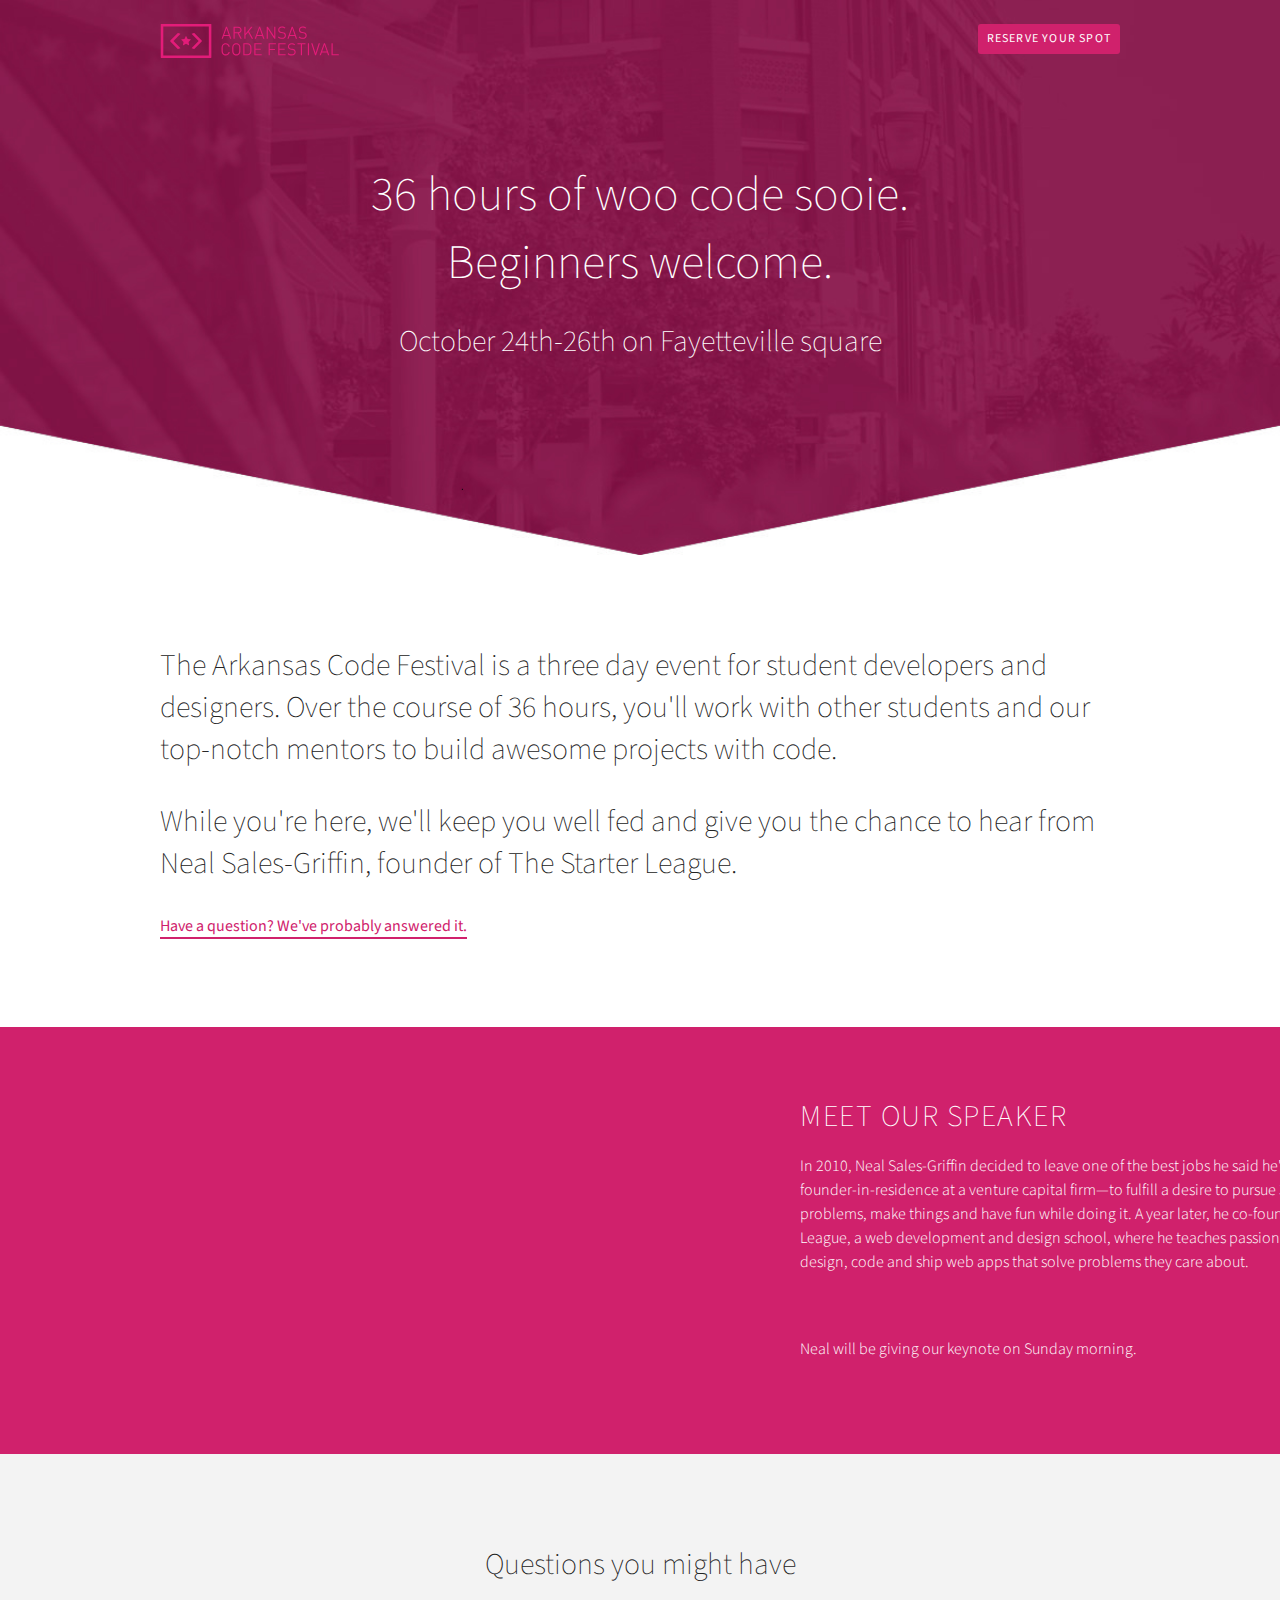
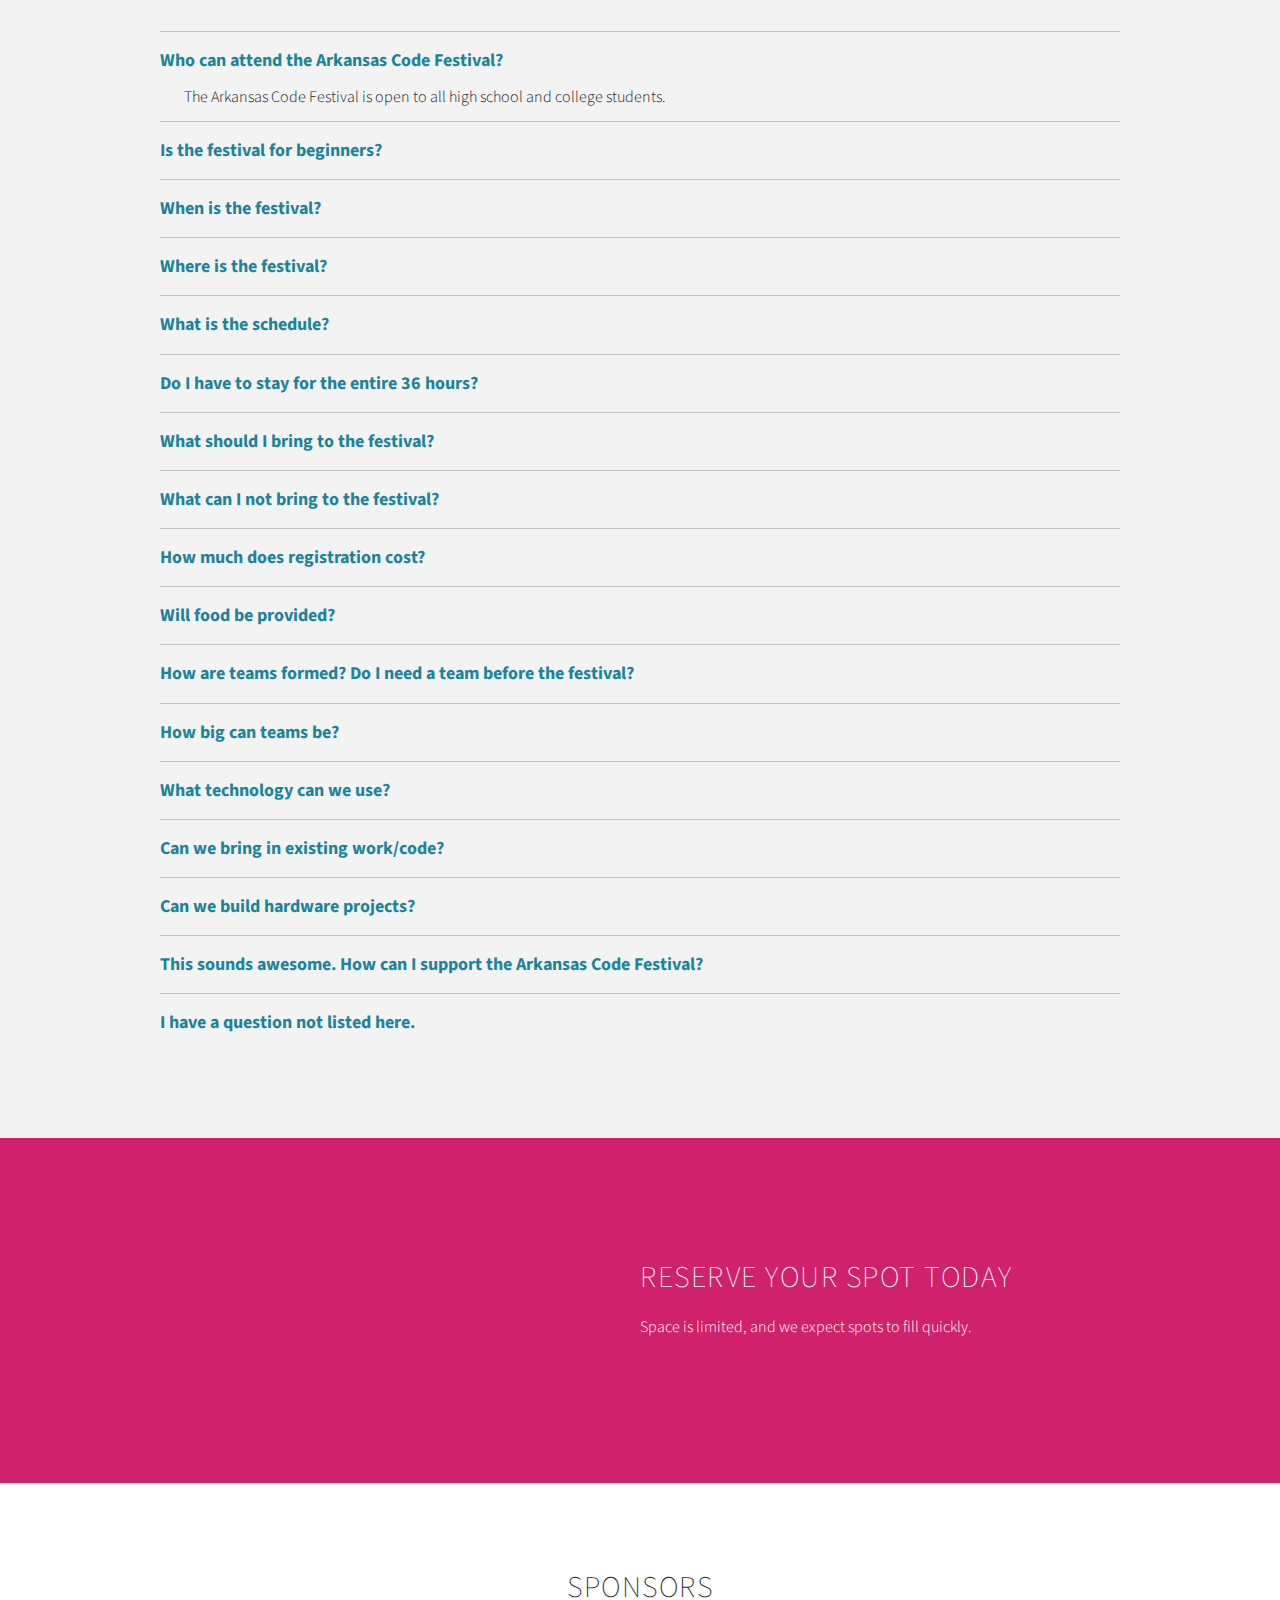
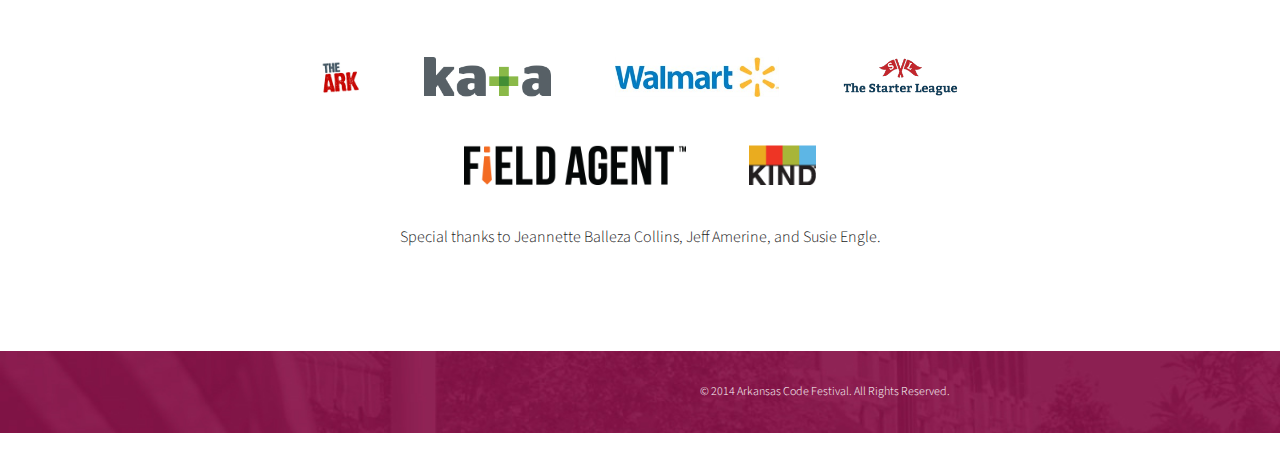
==== index.html @ dfd51142 "kind logo" ====
<!DOCTYPE html>
<!--[if IE 8]>         <html class="no-js lt-ie9"> <![endif]-->
<!--[if gt IE 8]><!--> <html class="no-js"> <!--<![endif]-->

    <head>

		<meta charset="utf-8">
		<meta name="description" content="Arkansas Code Festival is a new conference in Fayetteville, Arkansas where you'll work with other students to build awesome projects with code.">
		<meta name="viewport" content="width=device-width, initial-scale=1, minimum-scale=1, maximum-scale=1" />
      
		<!--[if lte IE 8]>
		    <script src="http://cdnjs.cloudflare.com/ajax/libs/html5shiv/3.7.2/html5shiv.min.js"></script>
        <![endif]-->
  
		<link href="assets/images/apple-touch-icon-precomposed.png" rel="apple-touch-icon">
		<link href="assets/images/favicon.png" rel="shortcut icon">
		<!--[if IE]><link href="assets/images/favicon.ico" rel="shortcut icon"><![endif]-->
		
		<link rel="stylesheet" href="assets/stylesheets/style.css">    	
		<link rel="stylesheet" href="assets/fonts/ss-social-regular.css">    	
        <link href='http://fonts.googleapis.com/css?family=Source+Sans+Pro:200,300,400' rel='stylesheet' type='text/css'>
        
		<!--[if lte IE 8]>
			<script src="http://ajax.googleapis.com/ajax/libs/jquery/1.4.4/jquery.min.js"></script>
			<script src="assets/js/vendor/selectivizr.js"></script>
			<script src="assets/js/vendor/respond.js"></script>
        <![endif]-->
		
		<title>Arkansas Code Festival</title>
  
    </head>

	<body>

        <header role="banner" data-0="background-color:rgba(255,255,255,0); border-bottom: none;" data-240="background-color:rgba(255,255,255,1);">

            <div class="container">

                <!--[if gte IE 9]><!-->
                <svg class="logo" xmlns="http://www.w3.org/2000/svg" xmlns:xlink="http://www.w3.org/1999/xlink" xmlns:sketch="http://www.bohemiancoding.com/sketch/ns" width="231px" height="44px" viewBox="0 0 231 44" version="1.1"><style>.style0{fill:	none;fill-rule:	evenodd;}.style1{fill:	#E31C79;}.style2{fill:	#FFFFFF;}</style><title>Arkansas Code Festival</title><defs/><g sketch:type="MSPage" class="style0"><g sketch:type="MSArtboardGroup" transform="translate(-45.000000, -35.000000)"><g sketch:type="MSLayerGroup"><path d="M70.3 47.5 L67.6 46.6 C67.4 46.5 67.2 46.6 67.1 46.7 L57.4 56.5 C57.2 56.8 57.2 57.2 57.4 57.5 L67 67.3 C67.2 67.4 67.4 67.4 67.5 67.4 L70.3 66.5 C70.5 66.4 70.6 66.1 70.4 65.9 L61.5 57 L70.4 48.1 C70.6 47.9 70.5 47.6 70.3 47.5 " sketch:type="MSShapeGroup" class="style1"/><path d="M85.1 48.1 L94 57 L85.1 65.9 C84.9 66.1 85 66.4 85.2 66.5 L87.9 67.4 C88.1 67.5 88.3 67.4 88.4 67.3 L98 57.5 C98.3 57.2 98.3 56.8 98 56.5 L88.4 46.7 C88.3 46.6 88.1 46.6 87.9 46.6 L85.2 47.5 C85 47.6 84.9 47.9 85.1 48.1 " sketch:type="MSShapeGroup" class="style1"/><path d="M83.6 54.8 L79.8 54.3 L78 50.7 C77.9 50.5 77.6 50.5 77.4 50.7 L75.7 54.3 L71.9 54.8 C71.6 54.9 71.5 55.2 71.7 55.4 L74.5 58.2 L73.8 62.1 C73.8 62.4 74.1 62.6 74.3 62.4 L77.7 60.6 L81.2 62.4 C81.4 62.6 81.7 62.4 81.7 62.1 L81 58.2 L83.8 55.4 C84 55.2 83.9 54.9 83.6 54.8 " sketch:type="MSShapeGroup" class="style1"/><path d="M45.5 79 L110 79 C110.3 79 110.5 78.8 110.5 78.5 L110.5 35.5 C110.5 35.2 110.3 35 110 35 L45.5 35 C45.2 35 45 35.2 45 35.5 L45 78.5 C45 78.8 45.2 79 45.5 79 L45.5 79 ZM48.3 38.3 L107.2 38.3 L107.2 75.7 L48.3 75.7 L48.3 38.3 Z" sketch:type="MSShapeGroup" class="style1"/><path d="M129.4 38.5 L123.8 54.1 L125.3 54.1 L126.6 50.5 L133.5 50.5 L133.5 50.6 L134.7 54.1 L136.3 54.1 L130.7 38.5 L129.4 38.5 L129.4 38.5 ZM127 49.2 L130.1 40.5 L133 49.2 L127 49.2 L127 49.2 Z" sketch:type="MSShapeGroup" class="style1"/><path d="M146.3 46.9 C148.3 46.5 149.6 44.9 149.6 42.8 C149.6 40.1 147.8 38.5 145.1 38.5 L139.2 38.5 L139.2 54.1 L140.7 54.1 L140.7 47.1 L144.5 47.1 L148.1 54.1 L149.8 54.1 L146.2 46.9 L146.3 46.9 L146.3 46.9 ZM140.7 45.7 L140.7 39.8 L144.9 39.8 C146.9 39.8 148.1 40.9 148.1 42.8 C148.1 44.6 146.9 45.7 144.9 45.7 L140.7 45.7 L140.7 45.7 Z" sketch:type="MSShapeGroup" class="style1"/><path d="M159.1 44.4 L163.8 38.5 L162 38.5 L154.7 47.7 L154.7 38.5 L153.2 38.5 L153.2 54.1 L154.7 54.1 L154.7 49.7 L158.1 45.6 L162.8 54.1 L164.6 54.1 L159.1 44.5 L159.1 44.4 " sketch:type="MSShapeGroup" class="style1"/><path d="M172.3 38.5 L166.6 54.1 L168.2 54.1 L169.4 50.5 L176.3 50.5 L176.3 50.6 L177.6 54.1 L179.2 54.1 L173.5 38.5 L172.3 38.5 L172.3 38.5 ZM169.9 49.2 L172.9 40.5 L175.9 49.2 L169.9 49.2 L169.9 49.2 Z" sketch:type="MSShapeGroup" class="style1"/><path d="M193.3 54.1 L193.3 38.5 L191.9 38.5 L191.9 51.3 L191.7 51 L183.5 38.5 L182.1 38.5 L182.1 54.1 L183.6 54.1 L183.6 41.2 L183.7 41.5 L191.9 54.1 L193.3 54.1 " sketch:type="MSShapeGroup" class="style1"/><path d="M205.8 46.7 C205.1 46.2 204.4 45.9 203 45.7 L201.3 45.4 C200.4 45.2 199.6 44.9 199.1 44.5 C198.7 44.1 198.4 43.5 198.4 42.6 C198.4 40.8 199.7 39.6 201.8 39.6 C203.3 39.6 204.3 40 205.4 40.9 L206.3 40 C205 38.8 203.7 38.3 201.8 38.3 C198.9 38.3 197 40 197 42.7 C197 43.9 197.3 44.9 198.1 45.6 C198.8 46.2 199.7 46.6 200.9 46.8 L202.7 47 C203.8 47.2 204.2 47.3 204.8 47.8 C205.3 48.3 205.5 49 205.5 49.8 C205.5 51.7 204.2 52.9 201.8 52.9 C200 52.9 198.8 52.4 197.6 51.2 L196.6 52.2 C198 53.6 199.5 54.2 201.8 54.2 C205 54.2 207 52.5 207 49.8 C207 48.5 206.6 47.5 205.8 46.7 " sketch:type="MSShapeGroup" class="style1"/><path d="M214.5 38.5 L208.9 54.1 L210.5 54.1 L211.7 50.5 L218.6 50.5 L218.6 50.6 L219.8 54.1 L221.4 54.1 L215.8 38.5 L214.5 38.5 L214.5 38.5 ZM212.2 49.2 L215.2 40.5 L218.2 49.2 L212.2 49.2 L212.2 49.2 Z" sketch:type="MSShapeGroup" class="style1"/><path d="M232.6 46.7 C231.9 46.2 231.2 45.9 229.8 45.7 L228.1 45.4 C227.3 45.2 226.5 44.9 226 44.5 C225.5 44.1 225.3 43.5 225.3 42.6 C225.3 40.8 226.6 39.6 228.6 39.6 C230.1 39.6 231.2 40 232.2 40.9 L233.2 40 C231.9 38.8 230.6 38.3 228.7 38.3 C225.7 38.3 223.8 40 223.8 42.7 C223.8 43.9 224.2 44.9 225 45.6 C225.6 46.2 226.6 46.6 227.8 46.8 L229.6 47 C230.7 47.2 231.1 47.3 231.6 47.8 C232.1 48.3 232.4 49 232.4 49.8 C232.4 51.7 231 52.9 228.7 52.9 C226.9 52.9 225.7 52.4 224.4 51.2 L223.4 52.2 C224.9 53.6 226.4 54.2 228.6 54.2 C231.8 54.2 233.9 52.5 233.9 49.8 C233.9 48.5 233.5 47.5 232.6 46.7 " sketch:type="MSShapeGroup" class="style1"/><path d="M132.8 64.3 L134.3 64.3 C133.8 61.5 131.8 59.8 129.1 59.8 C127.6 59.8 126.2 60.4 125.2 61.4 C123.7 62.9 123.7 64.4 123.7 67.7 C123.7 71.1 123.7 72.6 125.2 74.1 C126.2 75.1 127.6 75.7 129.1 75.7 C131.8 75.7 133.8 73.9 134.3 71.1 L132.8 71.1 C132.4 73.1 130.9 74.3 129.1 74.3 C128 74.3 127 73.9 126.3 73.2 C125.3 72.1 125.2 71 125.2 67.7 C125.2 64.5 125.3 63.3 126.3 62.3 C127 61.6 128 61.1 129.1 61.1 C130.9 61.1 132.3 62.3 132.8 64.3 " sketch:type="MSShapeGroup" class="style1"/><path d="M142.8 59.8 C141.3 59.8 139.9 60.4 138.9 61.4 C137.5 62.9 137.5 64.4 137.5 67.7 C137.5 71.1 137.5 72.6 138.9 74.1 C139.9 75.1 141.3 75.7 142.8 75.7 C144.3 75.7 145.7 75.1 146.7 74.1 C148.1 72.6 148.1 71.1 148.1 67.7 C148.1 64.4 148.1 62.9 146.7 61.4 C145.7 60.4 144.3 59.8 142.8 59.8 L142.8 59.8 ZM145.5 73.2 C144.8 73.9 143.8 74.3 142.8 74.3 C141.8 74.3 140.8 73.9 140.1 73.2 C139 72.1 139 71 139 67.7 C139 64.5 139 63.4 140.1 62.3 C140.8 61.6 141.8 61.1 142.8 61.1 C143.8 61.1 144.8 61.6 145.5 62.3 C146.6 63.4 146.6 64.5 146.6 67.7 C146.6 71 146.6 72.1 145.5 73.2 L145.5 73.2 Z" sketch:type="MSShapeGroup" class="style1"/><path d="M160.9 61.4 C160 60.4 158.7 59.9 157.1 59.9 L151.9 59.9 L151.9 75.5 L157.1 75.5 C158.7 75.5 160 75 160.9 74.1 C162.4 72.6 162.4 70 162.4 67.9 L162.4 67.6 L162.4 67.2 C162.4 65.1 162.4 62.9 160.9 61.4 L160.9 61.4 ZM160.9 67.8 C160.9 69.7 160.9 71.9 159.9 73 C159.1 73.8 158.1 74.2 156.8 74.2 L153.3 74.2 L153.3 61.3 L156.8 61.3 C158.1 61.3 159.1 61.7 159.9 62.5 C160.9 63.6 160.9 65.5 160.9 67.3 L160.9 67.8 L160.9 67.8 Z" sketch:type="MSShapeGroup" class="style1"/><path d="M167.6 68.3 L174.4 68.3 L174.4 67 L167.6 67 L167.6 61.3 L175.6 61.3 L175.6 59.9 L166.1 59.9 L166.1 75.5 L175.6 75.5 L175.6 74.2 L167.6 74.2 L167.6 68.3 " sketch:type="MSShapeGroup" class="style1"/><path d="M192.8 67.2 L186.1 67.2 L186.1 61.3 L194 61.3 L194 59.9 L184.6 59.9 L184.6 75.5 L186.1 75.5 L186.1 68.6 L192.8 68.6 L192.8 67.2 " sketch:type="MSShapeGroup" data-100="@class: style1;" class="style1"/><path d="M198.6 68.3 L205.4 68.3 L205.4 67 L198.6 67 L198.6 61.3 L206.6 61.3 L206.6 59.9 L197.1 59.9 L197.1 75.5 L206.6 75.5 L206.6 74.2 L198.6 74.2 L198.6 68.3 " sketch:type="MSShapeGroup" class="style1"/><path d="M218.4 68.2 C217.7 67.6 217 67.3 215.6 67.1 L213.9 66.9 C213 66.7 212.2 66.4 211.8 66 C211.3 65.6 211 64.9 211 64.1 C211 62.3 212.3 61.1 214.4 61.1 C215.9 61.1 217 61.5 218 62.4 L218.9 61.5 C217.6 60.3 216.4 59.8 214.4 59.8 C211.5 59.8 209.6 61.5 209.6 64.2 C209.6 65.4 209.9 66.4 210.7 67.1 C211.4 67.6 212.3 68 213.5 68.2 L215.3 68.5 C216.4 68.7 216.9 68.8 217.4 69.3 C217.9 69.7 218.2 70.4 218.2 71.3 C218.2 73.2 216.8 74.3 214.4 74.3 C212.6 74.3 211.4 73.9 210.2 72.6 L209.2 73.7 C210.6 75.1 212.1 75.7 214.4 75.7 C217.6 75.7 219.6 73.9 219.6 71.3 C219.6 70 219.2 68.9 218.4 68.2 " sketch:type="MSShapeGroup" class="style1"/><path d="M226.3 75.5 L227.8 75.5 L227.8 61.3 L232.3 61.3 L232.3 59.9 L221.9 59.9 L221.9 61.3 L226.3 61.3 L226.3 75.5 " sketch:type="MSShapeGroup" class="style1"/><path d="M235.4 59.9 L236.9 59.9 L236.9 75.5 L235.4 75.5 L235.4 59.9 Z" sketch:type="MSShapeGroup" class="style1"/><path d="M241.3 59.9 L239.7 59.9 L244.7 75.5 L246 75.5 L251 59.9 L249.4 59.9 L245.4 72.9 L241.3 59.9 " sketch:type="MSShapeGroup" class="style1"/><path d="M256.2 59.9 L250.6 75.5 L252.2 75.5 L253.4 72 L260.3 72 L260.3 72 L261.5 75.5 L263.1 75.5 L257.5 59.9 L256.2 59.9 L256.2 59.9 ZM253.8 70.7 L256.9 62 L259.9 70.7 L253.8 70.7 L253.8 70.7 Z" sketch:type="MSShapeGroup" class="style1"/><path d="M267.5 59.9 L266 59.9 L266 75.5 L275.4 75.5 L275.4 74.2 L267.5 74.2 L267.5 59.9 " sketch:type="MSShapeGroup" class="style1"/></g></g></g></svg>
                <!--<![endif]-->

                <!--[if lte IE 8]>
                <img class="logo" src="assets/images/acf-logo.png" alt="Arkansas Code Festival">
                <![endif]-->            

                <a href="#register" class="btn btn-primary">Reserve your spot</a>
                
                <ul class="social-links" style="display: none;">
                    <li>
                        <a href="#"><i class="ss-facebook"></i></a>
                    </li>
                    <li>
                        <a href="#"><i class="ss-twitter"></i></a>
                    </li>
                </ul>

            </div>
            
        </header>                

        <div id="skrollr-body">

            <section class="hero">

                <img src="assets/images/hero-bg-pink.jpg" alt="">

                <div class="container">

                    <h1>36 hours of woo code sooie. Beginners welcome.</h1>
                    <h2>October 24th-26th on Fayetteville square</h2>

                </div>

            </section>

            <section class="about">

                <div class="container">
                    <h2>The Arkansas Code Festival is a three day event for student developers and designers. Over the course of 36 hours, you'll work with other students and our top-notch mentors to build awesome projects with code.</h2>

                    <h2>While you're here, we'll keep you well fed and give you the chance to hear from Neal Sales-Griffin, founder of The Starter League.</h2>

                    <ul class="question-call-outs">
                      <li><a href="#learnmore">Have a question? We've probably answered it.</a></li>
                    </ul>
                </div>

            </section>

            <section class="speakers split-section">

                <div class="container">

                    <div class="speakers-intro half">
                        <h2>Meet our speaker</h2>
                        <p>In 2010, Neal Sales-Griffin decided to leave one of the best jobs he said he's ever had—a founder-in-residence at a venture capital firm—to fulfill a desire to pursue 3 things: solve problems, make things and have fun while doing it. A year later, he co-founded The Starter League, a web development and design school, where he teaches passionate people how to design, code and ship web apps that solve problems they care about. </p><br>
                        <p>Neal will be giving our keynote on Sunday morning.</p>
                    </div>

                    <div class="speaker speaker-one quarter">
                        <a class="speaker-photo" href="#">
                            <img src="assets/images/neal.jpg" alt="Neal Sales-Griffin">
                        </a>
                    </div>


                </div>

            </section>

            <section class="faq" id="learnmore">

                <div class="container">
                    
                    <h2>Questions you might have</h2>

                    <div class="panel-group" id="accordion">

                      <div class="panel panel-default">
                        <div class="panel-heading">
                          <h4 class="panel-title">
                            <a data-toggle="collapse" data-parent="#accordion" href="#collapseOne">
                              Who can attend the Arkansas Code Festival?
                            </a>
                          </h4>
                        </div>
                        <div id="collapseOne" class="panel-collapse collapse in">
                          <div class="panel-body">
                            <p>
                              The Arkansas Code Festival is open to all high school and college students.
                            </p>
                          </div>
                        </div>
                      </div>

                      <div class="panel panel-default">
                        <div class="panel-heading">
                          <h4 class="panel-title">
                            <a data-toggle="collapse" data-parent="#accordion" href="#collapseTwo">
                              Is the festival for beginners?
                            </a>
                          </h4>
                        </div>
                        <div id="collapseTwo" class="panel-collapse collapse">
                          <div class="panel-body">
                            <p>
                              Yes! The festival is for programmers and designers of all skill level. In fact, beginners can bring a lot of value to the way teams think about things. You should have a basic foundation in code or design, but you don’t need to be a pro.
                            </p>
                          </div>
                        </div>
                      </div>

                      <div class="panel panel-default">
                        <div class="panel-heading">
                          <h4 class="panel-title">
                            <a data-toggle="collapse" data-parent="#accordion" href="#collapseThree">
                              When is the festival?
                            </a>
                          </h4>
                        </div>
                        <div id="collapseThree" class="panel-collapse collapse">
                          <div class="panel-body">
                            <p>
                              Check-in begins at pm on Friday, October 24th, and our closing ceremony will end at noon on Sunday the 26th.
                            </p>
                          </div>
                        </div>
                      </div>

                      <div class="panel panel-default">
                        <div class="panel-heading">
                          <h4 class="panel-title">
                            <a data-toggle="collapse" data-parent="#accordion" href="#collapseFour">
                              Where is the festival?
                            </a>
                          </h4>
                        </div>
                        <div id="collapseFour" class="panel-collapse collapse">
                          <div class="panel-body">
                            <p>
                              We have an awesome space on the square in Fayetteville. You can find us at:
                            </p>
                            <p>
                              1 E Center St.<br>
                              Fayetteville, AR 72701<br>
                            </p>
                          </div>
                        </div>
                      </div>

                      <div class="panel panel-default">
                        <div class="panel-heading">
                          <h4 class="panel-title">
                            <a data-toggle="collapse" data-parent="#accordion" href="#collapseSched">
                              What is the schedule?
                            </a>
                          </h4>
                        </div>
                        <div id="collapseSched" class="panel-collapse collapse">
                          <div class="panel-body schedule">
                            
                            <h3>Friday, October 24th</h3>
                            <table>
                              <tr>
                                <td>4pm-5pm</td>
                                <td>Check in (late check in is available)</td>
                              </tr>
                              <tr>
                                <td>5pm</td>
                                <td>Dinner</td>
                              </tr>
                              <tr>
                                  <td>6pm</td>
                                  <td>Opening ceremony</td>
                              </tr>
                              <tr>
                                  <td>7pm</td>
                                  <td>Form teams and begin working on your project idea. Mentors will be available to help!</td>
                              </tr>
                            </table>

                            <h3>Saturday, October 25th</h3>
                            <table>
                              <tr>
                                <td>8am</td>
                                <td>Breakfast</td>
                              </tr>
                              <tr>
                                <td></td>
                                <td>Continue working on your project. Mentors will be available to help!</td>
                              </tr>
                              <tr>
                                  <td>noon</td>
                                  <td>Lunch</td>
                              </tr>
                              <tr>
                                <td></td>
                                <td>Continue working on your project. Mentors will be available to help!</td>
                              </tr>
                              <tr>
                                  <td>5pm</td>
                                  <td>Dinner</td>
                              </tr>
                              <tr>
                                <td></td>
                                <td>Continue working on your project. Mentors will be available to help!</td>
                              </tr>
                            </table>

                            <h3>Sunday, October 26th</h3>
                            <table>
                              <tr>
                                <td>8am</td>
                                <td>Breakfast. Stop working on your project.</td>
                              </tr>
                              <tr>
                                <td>9:30am</td>
                                <td>Exhibition. Show off your project and see what others have made!</td>
                              </tr>
                              <tr>
                                  <td>10:30am</td>
                                  <td>Closing ceremony with Neal Sales-Griffin</td>
                              </tr>
                            </table>
                          </div>
                        </div>
                      </div>

                      <div class="panel panel-default">
                        <div class="panel-heading">
                          <h4 class="panel-title">
                            <a data-toggle="collapse" data-parent="#accordion" href="#collapseFive">
                              Do I have to stay for the entire 36 hours?
                            </a>
                          </h4>
                        </div>
                        <div id="collapseFive" class="panel-collapse collapse">
                          <div class="panel-body">
                            <p>
                              We encourage teams to stay for the entire 36 hours, but we realize that this may not be feasible. As long as you keep your wristband fastened, you will be able to leave and return to the venue at a later time.
                            </p>
                          </div>
                        </div>
                      </div>

                      <div class="panel panel-default">
                        <div class="panel-heading">
                          <h4 class="panel-title">
                            <a data-toggle="collapse" data-parent="#accordion" href="#collapseSix">
                              What should I bring to the festival?
                            </a>
                          </h4>
                        </div>
                        <div id="collapseSix" class="panel-collapse collapse">
                          <div class="panel-body">
                            <p>
                              If you are a college participant, bring your student ID. If you are 18 or younger, bring another form of photo ID and a signed copy of our parental consent form. Bring your laptop, and any devices/hardware you might want to use in a project. We also suggest bringing basic toiletries and a sleeping bag.
                            </p>
                          </div>
                        </div>
                      </div>

                      <div class="panel panel-default">
                        <div class="panel-heading">
                          <h4 class="panel-title">
                            <a data-toggle="collapse" data-parent="#accordion" href="#collapseSeven">
                              What can I not bring to the festival?
                            </a>
                          </h4>
                        </div>
                        <div id="collapseSeven" class="panel-collapse collapse">
                          <div class="panel-body">
                            <p>
                              Firearms, knives, alcohol, illegal substances, and drug paraphernalia are not allowed in ACF venues.
                            </p>
                          </div>
                        </div>
                      </div>

                      <div class="panel panel-default">
                        <div class="panel-heading">
                          <h4 class="panel-title">
                            <a data-toggle="collapse" data-parent="#accordion" href="#collapseEight">
                              How much does registration cost?
                            </a>
                          </h4>
                        </div>
                        <div id="collapseEight" class="panel-collapse collapse">
                          <div class="panel-body">
                            <p>
                              Festival registration is free for high school and college students.
                            </p>
                            <p style="display: none;">
                              If you are not a student, but want a chance to hear from some amazing speakers, attend exclusive meet-and-greet events, and gain access to our exhibition on Sunday afternoon, check out our Patron pass.
                            </p>
                          </div>
                        </div>
                      </div>

                      <div class="panel panel-default">
                        <div class="panel-heading">
                          <h4 class="panel-title">
                            <a data-toggle="collapse" data-parent="#accordion" href="#collapseNine">
                              Will food be provided?
                            </a>
                          </h4>
                        </div>
                        <div id="collapseNine" class="panel-collapse collapse">
                          <div class="panel-body">
                            <p>
                              Oh, yes. There will be food.
                            </p>
                            <p>
                              Your registration includes all meals from dinner on Friday night to breakfast on Sunday morning. There will also be a ton of awesome snacks, coffee, and energy drinks to help keep you fueled.
                            </p>
                          </div>
                        </div>
                      </div>

                      <div class="panel panel-default">
                        <div class="panel-heading">
                          <h4 class="panel-title">
                            <a data-toggle="collapse" data-parent="#accordion" href="#collapseTen">
                              How are teams formed? Do I need a team before the festival?
                            </a>
                          </h4>
                        </div>
                        <div id="collapseTen" class="panel-collapse collapse">
                          <div class="panel-body">
                            <p>
                              You can form a team before the festival if you’d like, but we will also provide time to meet other participants and form teams after check-in. If you have trouble, a concierge can help match you up with a good team.
                            </p>
                          </div>
                        </div>
                      </div>

                      <div class="panel panel-default">
                        <div class="panel-heading">
                          <h4 class="panel-title">
                            <a data-toggle="collapse" data-parent="#accordion" href="#collapseEleven">
                              How big can teams be?
                            </a>
                          </h4>
                        </div>
                        <div id="collapseEleven" class="panel-collapse collapse">
                          <div class="panel-body">
                            <p>
                              There’s no strict limit on team size, but teams of 3-4 seem to work pretty well.
                            </p>
                          </div>
                        </div>
                      </div>

                      <div class="panel panel-default">
                        <div class="panel-heading">
                          <h4 class="panel-title">
                            <a data-toggle="collapse" data-parent="#accordion" href="#collapseTwelve">
                              What technology can we use?
                            </a>
                          </h4>
                        </div>
                        <div id="collapseTwelve" class="panel-collapse collapse">
                          <div class="panel-body">
                            <p>
                              Use any language, framework, or platform that you see fit. Feel free to bring any hardware you'd like to use.
                            </p>
                          </div>
                        </div>
                      </div>

                      <div class="panel panel-default">
                        <div class="panel-heading">
                          <h4 class="panel-title">
                            <a data-toggle="collapse" data-parent="#accordion" href="#collapseThirteen">
                              Can we bring in existing work/code?
                            </a>
                          </h4>
                        </div>
                        <div id="collapseThirteen" class="panel-collapse collapse">
                          <div class="panel-body">
                            <p>
                              We’d prefer that you not. The festival is not judged, and there are no prizes, so we aren’t actually going to enforce this. The purpose of the event, however, is to learn and stretch yourself creatively. Bringing in old code may inhibit your ability to fully experience the festival.
                            </p>
                          </div>
                        </div>
                      </div>

                      <div class="panel panel-default">
                        <div class="panel-heading">
                          <h4 class="panel-title">
                            <a data-toggle="collapse" data-parent="#accordion" href="#collapseFourteen">
                              Can we build hardware projects?
                            </a>
                          </h4>
                        </div>
                        <div id="collapseFourteen" class="panel-collapse collapse">
                          <div class="panel-body">
                            <p>
                              Absolutely. Feel free to bring any hardware you'd like to use.
                            </p>
                          </div>
                        </div>
                      </div>

                      <div class="panel panel-default">
                        <div class="panel-heading">
                          <h4 class="panel-title">
                            <a data-toggle="collapse" data-parent="#accordion" href="#collapseFifteen">
                              This sounds awesome. How can I support the Arkansas Code Festival?
                            </a>
                          </h4>
                        </div>
                        <div id="collapseFifteen" class="panel-collapse collapse">
                          <div class="panel-body">
                            <p>
                              If your business would like to support student innovation as an ACF sponsor, email ben@arkansas.cf.
                            </p>
                            <p>
                              If you are an individual who would like to show your support, consider giving a bit of your time as a volunteer or mentor. <a href="#register">Register now</a>
                            </p>
                          </div>
                        </div>
                      </div>

                        <div class="panel panel-default">
                        <div class="panel-heading">
                          <h4 class="panel-title">
                            <a data-toggle="collapse" data-parent="#accordion" href="#collapseSixteen">
                              I have a question not listed here.
                            </a>
                          </h4>
                        </div>
                        <div id="collapseSixteen" class="panel-collapse collapse">
                          <div class="panel-body">
                            <p>
                              Email ben@arkansas.cf, and we'll get back to you pronto.
                            </p>
                          </div>
                        </div>
                      </div>

                    </div>

                </div>

            </section>

            <section class="registration split-section" id="register">

                <div class="container">


                    <div class="registration-summary half">
                        <h2>Reserve your spot today</h2>
                        <p>Space is limited, and we expect spots to fill quickly.</p>
                    </div>

                    <div class="register-option quarter participant">
                        <h3>Student</h3>
                        <p>Come build something awesome. Your registration includes:</p>
                        <ul>
                            <li>all meals</li>
                            <li>snacks and drinks</li>
                            <li>access to great mentors</li>
                        </ul>
                        <a class="register-cta" href="register.html">Register for free</a>
                    </div>

                    <div class="register-option quarter vip">
                        <h3>Volunteer or Mentor</h3>
                        <p>The ACF can't happen without great volunteers and mentors. Give a bit of your time to support student innovation in Arkansas.</p>
                        <a class="register-cta" href="register.html">Register for free</a>
                    </div>

                    <div class="register-option quarter vip" style="display: none;">
                        <h3>Patron</h3>
                        <p>Help support student innovation in Arkansas.</p>
                        <ul>
                            <li>hear Neal's keynote</li>
                            <li>meet our speaker</li>
                            <li>attend our exhibition on Sunday</li>
                        </ul>
                        <a class="register-cta" href="register.html">Register for $99</a>
                    </div>

                </div>

            </section>

            <section class="sponsors">

                <div class="container">

                    <h2>Sponsors</h2>
                    
                    <ul class="logo-list">
                        <li>
                            <a href="http://arkchallenge.org"><img src="assets/images/ark.png" alt="Ark Challenge"></a>
                        </li>
                        <li>
                            <a href="http://kaplusa.com"><img src="assets/images/kaplusa.png" alt="KA+A"></a>
                        </li>
                        <li>
                            <a href="http://walmart.com"><img src="assets/images/walmart.jpg" alt="Walmart"></a>
                        </li>
                        <li>
                            <a href="http://starterleague.com"><img src="assets/images/starter.png" alt="The Starter League"></a>
                        </li>
                        <li>
                            <a href="http://fieldagent.net"><img src="assets/images/fieldagent.png" alt="Field Agent"></a>
                        </li>
                        <li>
                            <a href="http://kindsnacks.com"><img src="assets/images/kind.png" alt="Kind Snacks"></a>
                        </li>
                    </ul>

                    <p>Special thanks to Jeannette Balleza Collins, Jeff Amerine, and Susie Engle.</p>
                </div>

            </section>

            <footer role="contentinfo">

                <img src="assets/images/footer-bg.jpg" alt="">

                <div class="container">

                    <p class="colophon">
                        &copy; 2014 Arkansas Code Festival. All Rights Reserved.
                    </p>

                </div>

            </footer>
            
        </div>

		<script src="http://ajax.googleapis.com/ajax/libs/jquery/1.9.0/jquery.min.js"></script>
        <script>window.jQuery || document.write('<script src="assets/js/vendor/jquery-1.9.0.min.js"><\/script>')</script>        
        <script src="assets/js/scripts.js"></script>
        <script>
          (function(i,s,o,g,r,a,m){i['GoogleAnalyticsObject']=r;i[r]=i[r]||function(){
          (i[r].q=i[r].q||[]).push(arguments)},i[r].l=1*new Date();a=s.createElement(o),
          m=s.getElementsByTagName(o)[0];a.async=1;a.src=g;m.parentNode.insertBefore(a,m)
          })(window,document,'script','//www.google-analytics.com/analytics.js','ga');

          ga('create', 'UA-55355999-1', 'auto');
          ga('send', 'pageview');

        </script>
	</body>

</html>
---- assets/stylesheets/style.css ----
/*! normalize.css v1.1.0 | MIT License | git.io/normalize */
/* ==========================================================================
   HTML5 display definitions
   ========================================================================== */
/**
 * Correct `block` display not defined in IE 6/7/8/9 and Firefox 3.
 */
article,
aside,
details,
figcaption,
figure,
footer,
header,
hgroup,
main,
nav,
section,
summary {
  display: block; }

/**
 * Correct `inline-block` display not defined in IE 6/7/8/9 and Firefox 3.
 */
audio,
canvas,
video {
  display: inline-block;
  *display: inline;
  *zoom: 1; }

/**
 * Prevent modern browsers from displaying `audio` without controls.
 * Remove excess height in iOS 5 devices.
 */
audio:not([controls]) {
  display: none;
  height: 0; }

/**
 * Address styling not present in IE 7/8/9, Firefox 3, and Safari 4.
 * Known issue: no IE 6 support.
 */
[hidden] {
  display: none; }

/* ==========================================================================
   Base
   ========================================================================== */
/**
 * 1. Correct text resizing oddly in IE 6/7 when body `font-size` is set using
 *    `em` units.
 * 2. Prevent iOS text size adjust after orientation change, without disabling
 *    user zoom.
 */
html {
  font-size: 100%;
  /* 1 */
  -webkit-text-size-adjust: 100%;
  /* 2 */
  -ms-text-size-adjust: 100%;
  /* 2 */ }

/**
 * Address `font-family` inconsistency between `textarea` and other form
 * elements.
 */
html,
button,
input,
select,
textarea {
  font-family: sans-serif; }

/**
 * Address margins handled incorrectly in IE 6/7.
 */
body {
  margin: 0; }

/* ==========================================================================
   Links
   ========================================================================== */
/**
 * Address `outline` inconsistency between Chrome and other browsers.
 */
a:focus {
  outline: thin dotted; }

/**
 * Improve readability when focused and also mouse hovered in all browsers.
 */
a:active,
a:hover {
  outline: 0; }

/* ==========================================================================
   Typography
   ========================================================================== */
/**
 * Address font sizes and margins set differently in IE 6/7.
 * Address font sizes within `section` and `article` in Firefox 4+, Safari 5,
 * and Chrome.
 */
h1 {
  font-size: 2em;
  margin: 0; }

h2 {
  font-size: 1.5em;
  margin: 0; }

h3 {
  font-size: 1.17em;
  margin: 0; }

h4 {
  font-size: 1em;
  margin: 0; }

h5 {
  font-size: 0.83em;
  margin: 0; }

h6 {
  font-size: 0.67em;
  margin: 0; }

/**
 * Address styling not present in IE 7/8/9, Safari 5, and Chrome.
 */
abbr[title] {
  border-bottom: 1px dotted; }

/**
 * Address style set to `bolder` in Firefox 3+, Safari 4/5, and Chrome.
 */
b,
strong {
  font-weight: bold; }

blockquote {
  margin: 1em 40px; }

/**
 * Address styling not present in Safari 5 and Chrome.
 */
dfn {
  font-style: italic; }

/**
 * Address differences between Firefox and other browsers.
 * Known issue: no IE 6/7 normalization.
 */
hr {
  -moz-box-sizing: content-box;
  box-sizing: content-box;
  height: 0; }

/**
 * Address styling not present in IE 6/7/8/9.
 */
mark {
  background: #ff0;
  color: #000; }

/**
 * Address margins set differently in IE 6/7.
 */
p,
pre {
  margin: 1em 0; }

/**
 * Correct font family set oddly in IE 6, Safari 4/5, and Chrome.
 */
code,
kbd,
pre,
samp {
  font-family: monospace, serif;
  _font-family: 'courier new', monospace;
  font-size: 1em; }

/**
 * Improve readability of pre-formatted text in all browsers.
 */
pre {
  white-space: pre;
  white-space: pre-wrap;
  word-wrap: break-word; }

/**
 * Address CSS quotes not supported in IE 6/7.
 */
q {
  quotes: none; }

/**
 * Address `quotes` property not supported in Safari 4.
 */
q:before,
q:after {
  content: '';
  content: none; }

/**
 * Address inconsistent and variable font size in all browsers.
 */
small {
  font-size: 80%; }

/**
 * Prevent `sub` and `sup` affecting `line-height` in all browsers.
 */
sub,
sup {
  font-size: 75%;
  line-height: 0;
  position: relative;
  vertical-align: baseline; }

sup {
  top: -0.5em; }

sub {
  bottom: -0.25em; }

/* ==========================================================================
   Lists
   ========================================================================== */
/**
 * Address margins set differently in IE 6/7.
 */
dl,
menu,
ol,
ul {
  margin: 1em 0; }

dd {
  margin: 0 0 0 40px; }

/**
 * Address paddings set differently in IE 6/7.
 */
menu,
ol,
ul {
  padding: 0 0 0 40px; }

/**
 * Correct list images handled incorrectly in IE 7.
 */
nav ul,
nav ol {
  margin: 0;
  padding: 0;
  list-style: none;
  list-style-image: none; }

/* ==========================================================================
   Embedded content
   ========================================================================== */
/**
 * 1. Remove border when inside `a` element in IE 6/7/8/9 and Firefox 3.
 * 2. Improve image quality when scaled in IE 7.
 */
img {
  border: 0;
  /* 1 */
  -ms-interpolation-mode: bicubic;
  /* 2 */ }

/**
 * Correct overflow displayed oddly in IE 9.
 */
svg:not(:root) {
  overflow: hidden; }

/* ==========================================================================
   Figures
   ========================================================================== */
/**
 * Address margin not present in IE 6/7/8/9, Safari 5, and Opera 11.
 */
figure {
  margin: 0; }

/* ==========================================================================
   Forms
   ========================================================================== */
/**
 * Correct margin displayed oddly in IE 6/7.
 */
form {
  margin: 0; }

/**
 * Define consistent border, margin, and padding.
 */
fieldset {
  border: 1px solid #c0c0c0;
  margin: 0 2px;
  padding: 0.35em 0.625em 0.75em; }

/**
 * 1. Correct color not being inherited in IE 6/7/8/9.
 * 2. Correct text not wrapping in Firefox 3.
 * 3. Correct alignment displayed oddly in IE 6/7.
 */
legend {
  border: 0;
  /* 1 */
  padding: 0;
  white-space: normal;
  /* 2 */
  *margin-left: -7px;
  /* 3 */ }

/**
 * 1. Correct font size not being inherited in all browsers.
 * 2. Address margins set differently in IE 6/7, Firefox 3+, Safari 5,
 *    and Chrome.
 * 3. Improve appearance and consistency in all browsers.
 */
button,
input,
select,
textarea {
  font-size: 100%;
  /* 1 */
  margin: 0;
  /* 2 */
  vertical-align: baseline;
  /* 3 */
  *vertical-align: middle;
  /* 3 */ }

/**
 * Address Firefox 3+ setting `line-height` on `input` using `!important` in
 * the UA stylesheet.
 */
button,
input {
  line-height: normal; }

/**
 * Address inconsistent `text-transform` inheritance for `button` and `select`.
 * All other form control elements do not inherit `text-transform` values.
 * Correct `button` style inheritance in Chrome, Safari 5+, and IE 6+.
 * Correct `select` style inheritance in Firefox 4+ and Opera.
 */
button,
select {
  text-transform: none; }

/**
 * 1. Avoid the WebKit bug in Android 4.0.* where (2) destroys native `audio`
 *    and `video` controls.
 * 2. Correct inability to style clickable `input` types in iOS.
 * 3. Improve usability and consistency of cursor style between image-type
 *    `input` and others.
 * 4. Remove inner spacing in IE 7 without affecting normal text inputs.
 *    Known issue: inner spacing remains in IE 6.
 */
button,
html input[type="button"],
input[type="reset"],
input[type="submit"] {
  -webkit-appearance: button;
  /* 2 */
  cursor: pointer;
  /* 3 */
  *overflow: visible;
  /* 4 */ }

/**
 * Re-set default cursor for disabled elements.
 */
button[disabled],
html input[disabled] {
  cursor: default; }

/**
 * 1. Address box sizing set to content-box in IE 8/9.
 * 2. Remove excess padding in IE 8/9.
 * 3. Remove excess padding in IE 7.
 *    Known issue: excess padding remains in IE 6.
 */
input[type="checkbox"],
input[type="radio"] {
  box-sizing: border-box;
  /* 1 */
  padding: 0;
  /* 2 */
  *height: 13px;
  /* 3 */
  *width: 13px;
  /* 3 */ }

/**
 * 1. Address `appearance` set to `searchfield` in Safari 5 and Chrome.
 * 2. Address `box-sizing` set to `border-box` in Safari 5 and Chrome
 *    (include `-moz` to future-proof).
 */
input[type="search"] {
  -webkit-appearance: textfield;
  /* 1 */
  -moz-box-sizing: content-box;
  -webkit-box-sizing: content-box;
  /* 2 */
  box-sizing: content-box; }

/**
 * Remove inner padding and search cancel button in Safari 5 and Chrome
 * on OS X.
 */
input[type="search"]::-webkit-search-cancel-button,
input[type="search"]::-webkit-search-decoration {
  -webkit-appearance: none; }

/**
 * Remove inner padding and border in Firefox 3+.
 */
button::-moz-focus-inner,
input::-moz-focus-inner {
  border: 0;
  padding: 0; }

/**
 * 1. Remove default vertical scrollbar in IE 6/7/8/9.
 * 2. Improve readability and alignment in all browsers.
 */
textarea {
  overflow: auto;
  /* 1 */
  vertical-align: top;
  /* 2 */ }

/* ==========================================================================
   Tables
   ========================================================================== */
/**
 * Remove most spacing between table cells.
 */
table {
  border-collapse: collapse;
  border-spacing: 0; }

/* Base styles: opinionated defaults */
* {
  -webkit-box-sizing: border-box;
  -moz-box-sizing: border-box;
  box-sizing: border-box; }

html,
button,
input,
select,
textarea {
  color: #222; }

body {
  font-size: 1em;
  line-height: 1.4; }

::-moz-selection {
  background: #b3d4fc;
  text-shadow: none; }

::selection {
  background: #b3d4fc;
  text-shadow: none; }

/* A better looking default horizontal rule */
hr {
  display: block;
  height: 1px;
  border: 0;
  border-top: 1px solid #ccc;
  margin: 1em 0;
  padding: 0; }

/* Remove the gap between images and the bottom of their containers: h5bp.com/i/440 */
img {
  vertical-align: middle; }

/* Remove default fieldset styles. */
fieldset {
  border: 0;
  margin: 0;
  padding: 0; }

/* Allow only vertical resizing of textareas. */
textarea {
  resize: vertical; }

/* Non-semantic helper classes */
.ir {
  background-color: transparent;
  border: 0;
  overflow: hidden;
  /* IE 6/7 fallback */
  *text-indent: -9999px; }

.ir:before {
  content: "";
  display: block;
  width: 0;
  height: 150%; }

.hidden {
  display: none !important;
  visibility: hidden; }

.visuallyhidden {
  border: 0;
  clip: rect(0 0 0 0);
  height: 1px;
  margin: -1px;
  overflow: hidden;
  padding: 0;
  position: absolute;
  width: 1px; }

.visuallyhidden.focusable:active,
.visuallyhidden.focusable:focus {
  clip: auto;
  height: auto;
  margin: 0;
  overflow: visible;
  position: static;
  width: auto; }

.invisible {
  visibility: hidden; }

.clearfix:before,
.clearfix:after {
  content: " ";
  /* 1 */
  display: table;
  /* 2 */ }

.clearfix:after {
  clear: both; }

.clearfix {
  *zoom: 1; }

html,
button,
input,
select,
textarea {
  font-family: "Source Sans Pro", "Helvetica Neue", Arial, Helvetica, sans-serif; }

.container {
  width: 94%;
  max-width: 960px;
  margin: 0 auto; }

a,
button {
  color: #d0216c;
  -webkit-transition: all 0.2s ease-out;
  -moz-transition: all 0.2s ease-out;
  transition: all 0.2s ease-out; }

img,
svg {
  width: auto;
  max-width: 100%;
  height: auto; }

p {
  line-height: 1.5;
  margin-bottom: 1.5em;
  font-weight: 300; }

h1 {
  font-size: 1.5em;
  font-weight: 200;
  margin: 0 0 .5em; }
  @media (min-width: 41.25em) {
    h1 {
      font-size: 2em; } }
  @media (min-width: 52.5em) {
    h1 {
      font-size: 3em;
      -webkit-font-smoothing: antialiased; } }

h2 {
  font-size: 1.5em;
  font-weight: 200;
  margin: 0 0 1em; }
  @media (min-width: 41.25em) {
    h2 {
      font-size: 1.875em; } }

h3 {
  font-size: 1.5em;
  font-weight: 300; }

.btn {
  display: inline-block;
  height: 2.5em;
  padding: 0 0.75em;
  color: #fff;
  line-height: 2.1875em;
  text-decoration: none;
  text-transform: uppercase;
  letter-spacing: 0.1em;
  background: none;
  border-radius: 3px;
  border: solid 3px #d0216c;
  -webkit-appearance: none;
  -moz-appearance: none;
  -ms-appearance: none;
  -o-appearance: none;
  appearance: none; }
  .btn:hover {
    opacity: 0.8; }
  .btn.btn-primary {
    line-height: 2.5em;
    background: #d0216c;
    border: none; }

@media (min-width: 52.5em) {
  .half {
    width: 50%; } }
.half h2 {
  text-transform: uppercase;
  letter-spacing: .05em;
  margin-bottom: .3333333em; }

.quarter {
  width: 50%; }
  .quarter p {
    font-size: 0.875em; }
  .quarter ul {
    padding-left: 1em; }
  @media (min-width: 52.5em) {
    .quarter {
      width: 25%; } }

#skrollr-body {
  width: 100%;
  overflow: hidden; }

header[role="banner"] {
  position: fixed;
  z-index: 999;
  top: 0;
  right: 0;
  left: 0;
  height: 3.125em;
  padding: 0.75em 0;
  background: #ffffff;
  text-align: right; }
  header[role="banner"] .btn-primary {
    font-size: 0.625em; }
  header[role="banner"] .social-links {
    display: none; }
  @media (min-width: 33.75em) {
    header[role="banner"] {
      height: 5em;
      padding: 1.5em 0; }
      header[role="banner"] .btn-primary {
        font-size: 0.75em;
        float: right; }
      header[role="banner"] .social-links {
        display: block;
        float: right;
        padding: 0;
        margin: 0 0.75em; }
        header[role="banner"] .social-links li {
          display: inline-block;
          margin: 0.375em 0.75em; }
        header[role="banner"] .social-links a {
          text-decoration: none; }
          header[role="banner"] .social-links a:hover {
            opacity: 0.8; } }

.logo {
  float: left;
  width: 9.25em;
  height: 1.75em; }
  @media (min-width: 33.75em) {
    .logo {
      width: 11.25em;
      height: 2.125em; } }

.hero {
  color: #fff;
  text-align: center;
  position: relative; }
  .hero img {
    width: 200%;
    max-width: none;
    margin-left: -50%; }
    @media (min-width: 26.25em) {
      .hero img {
        width: 150%;
        max-width: none;
        margin-left: -25%; } }
    @media (min-width: 33.75em) {
      .hero img {
        width: 100%;
        margin: 0; } }
  .hero .container {
    position: absolute;
    top: 50%;
    right: 0;
    left: 0;
    max-width: 38.75em;
    -webkit-transform: translateY(-50%);
    -moz-transform: translateY(-50%);
    -ms-transform: translateY(-50%);
    -o-transform: translateY(-50%);
    transform: translateY(-50%); }

footer {
  color: #fff;
  text-align: center;
  position: relative; }

footer img {
  width: 200%;
  max-width: none;
  margin-left: -50%; }
  @media (min-width: 26.25em) {
    footer img {
      width: 150%;
      max-width: none;
      margin-left: -25%; } }
  @media (min-width: 33.75em) {
    footer img {
      width: 100%;
      margin: 0; } }

  footer .container {
    position: absolute;
    top: 50%;
    right: 0;
    left: 0;
    max-width: 38.75em;
    -webkit-transform: translateY(-50%);
    -moz-transform: translateY(-50%);
    -ms-transform: translateY(-50%);
    -o-transform: translateY(-50%);
    transform: translateY(-50%); }

.about {
  padding: 2.25em 0; }
  .about h1 {
    max-width: 25.83333em;
    margin: 1em auto .75em; }
    @media (min-width: 41.25em) {
      .about h1 {
        text-align: center;
        max-width: 20.66667em; } }
  .about p {
    max-width: 38.75em;
    margin: 0 auto; }
    @media (min-width: 41.25em) {
      .about p {
        text-align: center; } }
  @media (min-width: 41.25em) {
    .about {
      padding: 5.625em 0; } }

ul.question-call-outs {
  list-style: none;
  padding: 0;
  margin-bottom: -1em;
}

ul.question-call-outs li {
  margin: 1em 0;
}

ul.question-call-outs li a {
  text-decoration: none;
  border-bottom: 2px solid #d0216c; }

.split-section {
  padding: 1.5em 0;
  background: #d0216c;
  color: #fff;
  *zoom: 1; }
  .split-section:before, .split-section:after {
    content: " ";
    display: table; }
  .split-section:after {
    clear: both; }
  .split-section a {
    color: #fff;
    text-decoration: none; }
    .split-section a.btn {
      border: solid 2px #fff; }
  .split-section .speaker {
    position: relative;
    float: left; }
    .split-section .speaker img {
      width: 100%;
      height: auto; }
    .split-section .speaker h3 {
      position: absolute;
      z-index: 9;
      right: 0;
      bottom: 0;
      left: 0;
      padding: 0.5em 5%;
      font-size: 1.125em;
      line-height: 1;
      background: #bb1d61;
      -webkit-transition: background 0.2s ease-out;
      -moz-transition: background 0.2s ease-out;
      transition: background 0.2s ease-out; }
    .split-section .speaker a:hover h3 {
      background: #91174b; }
  .split-section .speaker-one,
  .split-section .participant {
    background: #bb1d61;
    box-shadow: 2px 0 6px rgba(0, 0, 0, 0.1) inset; }
    .split-section .speaker-one h3,
    .split-section .participant h3 {
      background: #bb1d61; }
  .split-section .speaker-two,
  .split-section .vip {
    background: #a61a56; }
    .split-section .speaker-two h3,
    .split-section .vip h3 {
      background: #a61a56; }
  .split-section .register-option {
    position: relative;
    width: 100%;
    padding: 1.5em 2.25em 5.25em;
    margin-top: 1.5em;
    vertical-align: top; }
    .split-section .register-option .register-cta {
      position: absolute;
      right: 0;
      bottom: 0;
      left: 0;
      height: 3em;
      font-size: 1.25em;
      line-height: 3em;
      text-transform: uppercase;
      text-align: center;
      background: rgba(0, 0, 0, 0.1); }
      .split-section .register-option .register-cta:hover {
        background: rgba(0, 0, 0, 0.15); }
    @media (min-width: 33.75em) {
      .split-section .register-option {
        float: left;
        width: 50%; } }
  @media (min-width: 52.5em) {
    .split-section {
      padding: 0; }
      .split-section .container {
        width: 100%;
        display: table; }
      .split-section .half,
      .split-section .quarter {
        float: none;
        display: table-cell;
        vertical-align: middle;
        height: 100%; }
      .split-section .half {
        padding: 0 2.25em 0 1.5em; }
      .split-section .register-option {
        vertical-align: top;
        width: 25%; }
      .split-section .half {
        background: #d0216c;
        position: relative;
        z-index: 99;
        -webkit-transform: translateX(100%);
        -moz-transform: translateX(100%);
        -ms-transform: translateX(100%);
        -o-transform: translateX(100%);
        transform: translateX(100%);
        -webkit-transition: all 0.4s ease-out;
        -moz-transition: all 0.4s ease-out;
        transition: all 0.4s ease-out; }
      .split-section.active .half {
        -webkit-transform: translateX(0);
        -moz-transform: translateX(0);
        -ms-transform: translateX(0);
        -o-transform: translateX(0);
        transform: translateX(0); } }
  @media (min-width: 61.25em) {
    .split-section .half {
      padding-left: 0; } }

.fade {
  opacity: 0;
  -webkit-transition: opacity 0.15s ease-out;
  -moz-transition: opacity 0.15s ease-out;
  transition: opacity 0.15s ease-out; }

.fade.in {
  opacity: 1; }

.collapse {
  display: none; }

.collapse.in {
  display: block; }

.collapsing {
  position: relative;
  height: 0;
  overflow: hidden;
  -webkit-transition: height 0.35s ease-out;
  -moz-transition: height 0.35s ease-out;
  transition: height 0.35s ease-out; }

footer[role="contentinfo"] {
  color: #fff;
  text-align: right;
  *zoom: 1; }
  footer[role="contentinfo"]:before, footer[role="contentinfo"]:after {
    content: " ";
    display: table; }
  footer[role="contentinfo"]:after {
    clear: both; }
  footer[role="contentinfo"] .logo {
    float: none;
    display: block;
    margin: 0 auto 1em; }
    @media (min-width: 33.75em) {
      footer[role="contentinfo"] .logo {
        float: left;
        margin: 0; } }
  footer[role="contentinfo"] p {
    margin: 0;
    font-size: 0.75em;
    text-align: center; }
    @media (min-width: 33.75em) {
      footer[role="contentinfo"] p {
        text-align: right; } }

.faq {
  padding: 2.25em 0;
  background: #f3f3f3; }
  .faq h2 {
    text-align: center;
    margin-bottom: 0.75em; }
  @media (min-width: 41.25em) {
    .faq {
      padding: 5.625em 0; }
      .faq h2 {
        margin-bottom: 1.5em; } }

.panel-title {
  font-size: 1.125em;
  padding-top: 0.88889em;
  margin-top: 0.22222em;
  border-top: solid 1px #C4C4C4; }
  .panel-title a {
    color: #1b849b;
    text-decoration: none; }
    .panel-title a:hover {
      color: #66acbc; }

.panel-heading {
  padding-bottom: 0.75em; }

.panel-body p {
  margin: 0 0 .75em;
  padding-left: 1.5em; }

.panel-body.schedule {
  padding-left: 2em;
}

.panel-body.schedule table {
  margin: 1em 0 2em;
}

.panel-body.schedule table tr {
  border-bottom: 1px solid #dedede;
}

.panel-body.schedule table tr:last-child {
  border-bottom: none;
}

.panel-body.schedule table tr td {
  padding: 1em 1em 1em 0;
}

.sponsors {
  padding: 2.25em 0 1.5em;
  text-align: center; }
  .sponsors h2 {
    text-align: center;
    margin-bottom: 1em;
    text-transform: uppercase;
    letter-spacing: .05em;
    line-height: 1; }
  .sponsors ul.text-sponsors {
      list-style: none;
      margin-top: 2em;
      padding: 0;
  }
  .sponsors .logo-list {
    margin: 0;
    padding: 0;
    text-align: center; }
    .sponsors .logo-list li {
      display: inline-block;
      margin: 0 1.125em 0.75em; }
      .sponsors .logo-list li img {
        width: auto;
        max-height: 2.5em; }
      @media (min-width: 41.25em) {
        .sponsors .logo-list li {
          margin: 1.5em 1.875em; } }
  @media (min-width: 41.25em) {
    .sponsors {
      padding: 5.625em 0 4.875em; } }
---- assets/fonts/ss-social-regular.css ----
@charset "UTF-8";

/*
* Symbolset
* www.symbolset.com
* Copyright © 2013 Oak Studios LLC
*
* Upload this file to your web server
* and place this within your <head> tags.
* <link href="webfonts/ss-social-regular.css" rel="stylesheet" />
*/

@font-face {
  font-family: "SSSocialRegular";
  src: url('ss-social-regular.eot');
  src: url('ss-social-regular.eot?#iefix') format('embedded-opentype'),
       url('ss-social-regular.woff') format('woff'),
       url('ss-social-regular.ttf')  format('truetype'),
       url('ss-social-regular.svg#SSSocialRegular') format('svg');
  font-weight: normal;
  font-style: normal;
}

/* This triggers a redraw in IE to Fix IE8's :before content rendering. */
html:hover [class^="ss-"]{-ms-zoom: 1;}

.ss-icon, .ss-icon.ss-social-regular,
[class^="ss-"]:before, [class*=" ss-"]:before,
[class^="ss-"].ss-social-regular:before, [class*=" ss-"].ss-social-regular:before,
[class^="ss-"].right:after, [class*=" ss-"].right:after,
[class^="ss-"].ss-social-regular.right:after, [class*=" ss-"].ss-social-regular.right:after {
  font-family: "SSSocialRegular";
  font-style: normal;
  font-weight: normal;
  text-decoration: none;
  text-rendering: optimizeLegibility;
  white-space: nowrap;
  /*-webkit-font-feature-settings: "liga"; Currently broken in Chrome >= v22. Falls back to text-rendering. Safari is unaffected. */
  -moz-font-feature-settings: "liga=1";
  -moz-font-feature-settings: "liga";
  -ms-font-feature-settings: "liga" 1;
  -o-font-feature-settings: "liga";
  font-feature-settings: "liga";
  -webkit-font-smoothing: antialiased;
}

[class^="ss-"].right:before,
[class*=" ss-"].right:before{display:none;content:'';}

.ss-facebook:before,.ss-facebook.right:after{content:''}.ss-twitter:before,.ss-twitter.right:after{content:''}.ss-linkedin:before,.ss-linkedin.right:after{content:''}.ss-googleplus:before,.ss-googleplus.right:after{content:''}.ss-appdotnet:before,.ss-appdotnet.right:after{content:''}.ss-zerply:before,.ss-zerply.right:after{content:''}.ss-reddit:before,.ss-reddit.right:after{content:''}.ss-steam:before,.ss-steam.right:after{content:''}.ss-tumblr:before,.ss-tumblr.right:after{content:''}.ss-wordpress:before,.ss-wordpress.right:after{content:''}.ss-blogger:before,.ss-blogger.right:after{content:''}.ss-posterous:before,.ss-posterous.right:after{content:''}.ss-quora:before,.ss-quora.right:after{content:''}.ss-youtube:before,.ss-youtube.right:after{content:''}.ss-vimeo:before,.ss-vimeo.right:after{content:''}.ss-vine:before,.ss-vine.right:after{content:''}.ss-letterboxd:before,.ss-letterboxd.right:after{content:''}.ss-flickr:before,.ss-flickr.right:after{content:''}.ss-instagram:before,.ss-instagram.right:after{content:''}.ss-500px:before,.ss-500px.right:after{content:''}.ss-etsy:before,.ss-etsy.right:after{content:''}.ss-pinterest:before,.ss-pinterest.right:after{content:''}.ss-svpply:before,.ss-svpply.right:after{content:''}.ss-readmill:before,.ss-readmill.right:after{content:''}.ss-dropbox:before,.ss-dropbox.right:after{content:''}.ss-pinboard:before,.ss-pinboard.right:after{content:''}.ss-delicious:before,.ss-delicious.right:after{content:''}.ss-dribbble:before,.ss-dribbble.right:after{content:''}.ss-behance:before,.ss-behance.right:after{content:''}.ss-github:before,.ss-github.right:after{content:''}.ss-octocat:before,.ss-octocat.right:after{content:''}.ss-stackoverflow:before,.ss-stackoverflow.right:after{content:''}.ss-paypal:before,.ss-paypal.right:after{content:''}.ss-kickstarter:before,.ss-kickstarter.right:after{content:''}.ss-foursquare:before,.ss-foursquare.right:after{content:''}.ss-yelp:before,.ss-yelp.right:after{content:''}.ss-skype:before,.ss-skype.right:after{content:''}.ss-rdio:before,.ss-rdio.right:after{content:''}.ss-spotify:before,.ss-spotify.right:after{content:''}.ss-lastfm:before,.ss-lastfm.right:after{content:''}.ss-soundcloud:before,.ss-soundcloud.right:after{content:''}.ss-link:before,.ss-link.right:after{content:'🔗'}.ss-phone:before,.ss-phone.right:after{content:'📞'}.ss-mail:before,.ss-mail.right:after{content:'✉'}.ss-like:before,.ss-like.right:after{content:'👍'}.ss-rss:before,.ss-rss.right:after{content:''}.ss-share:before,.ss-share.right:after{content:''}.ss-apple:before,.ss-apple.right:after{content:''}.ss-microsoft:before,.ss-microsoft.right:after{content:''}.ss-windows:before,.ss-windows.right:after{content:''}.ss-android:before,.ss-android.right:after{content:''}.ss-blackberry:before,.ss-blackberry.right:after{content:''}

/* Legacy */
.ss-fivehundredpx:before,.ss-fivehundredpx.right:after{content:''}
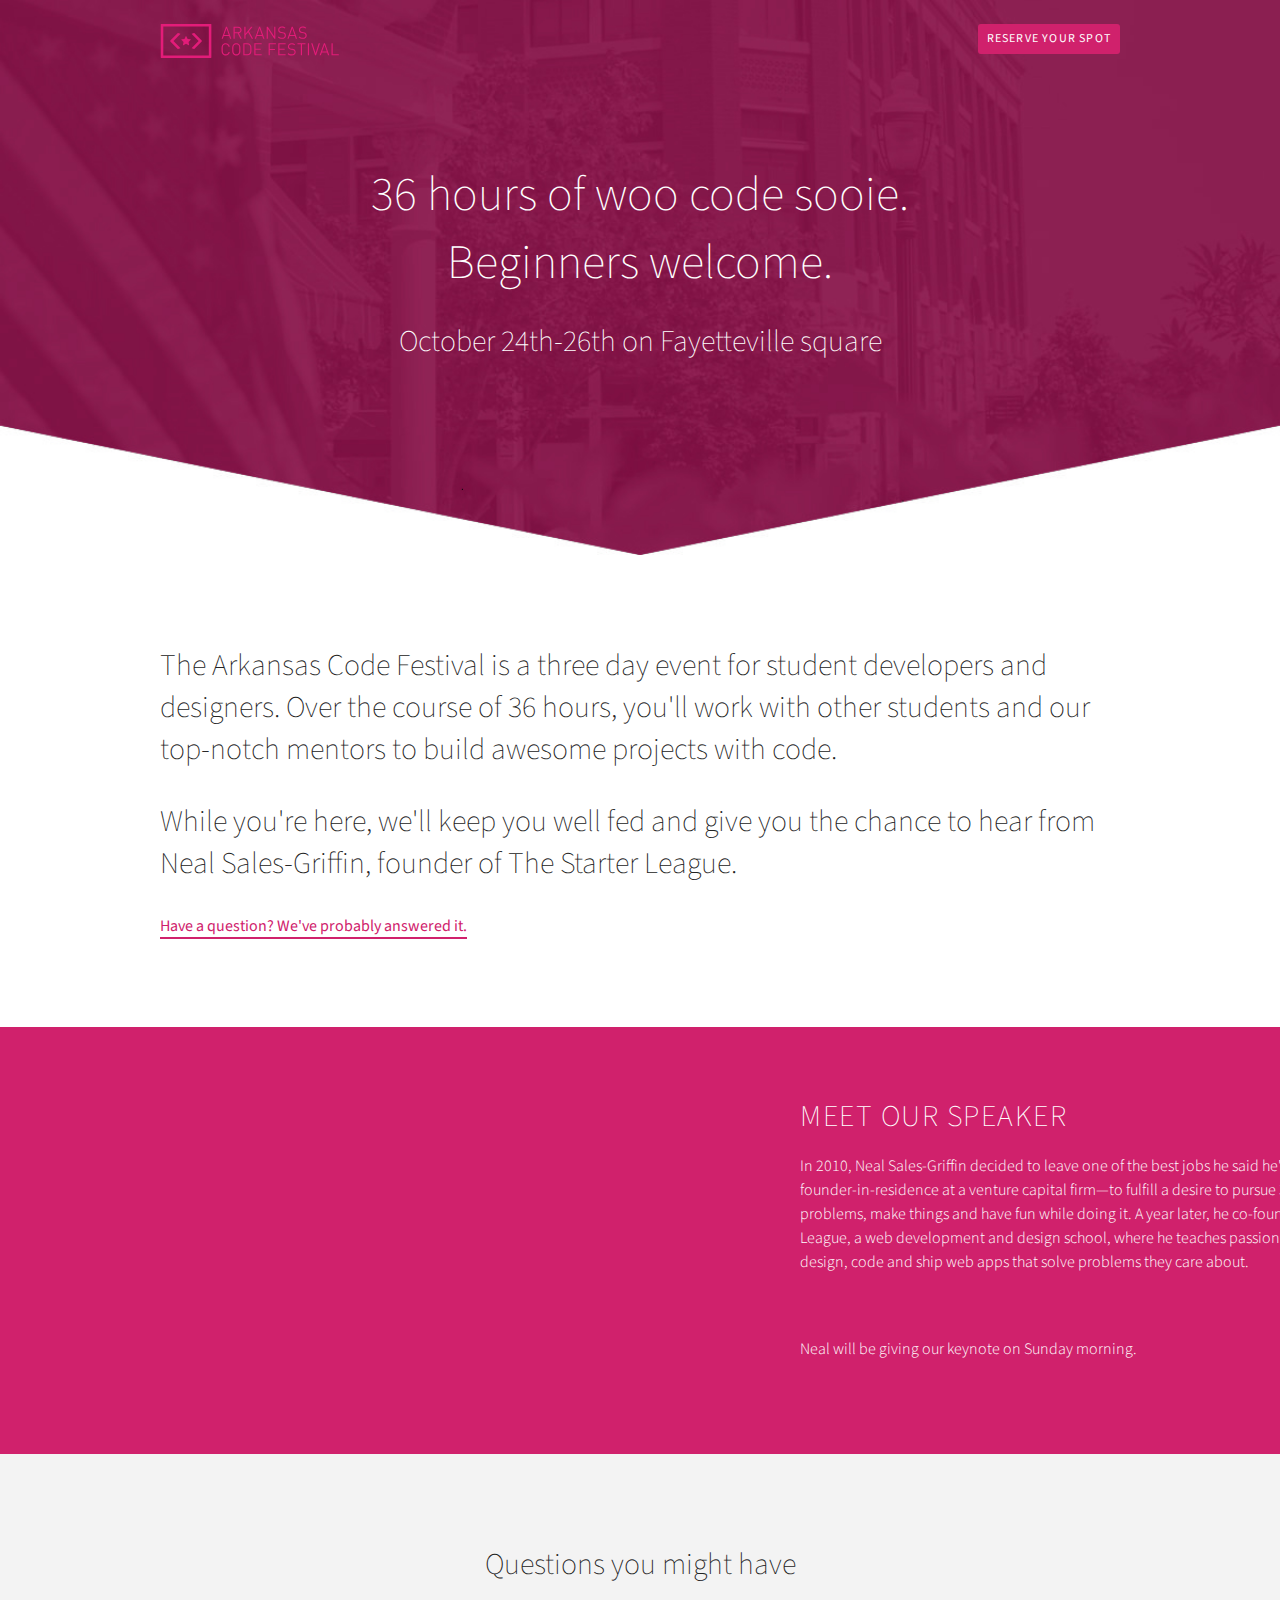
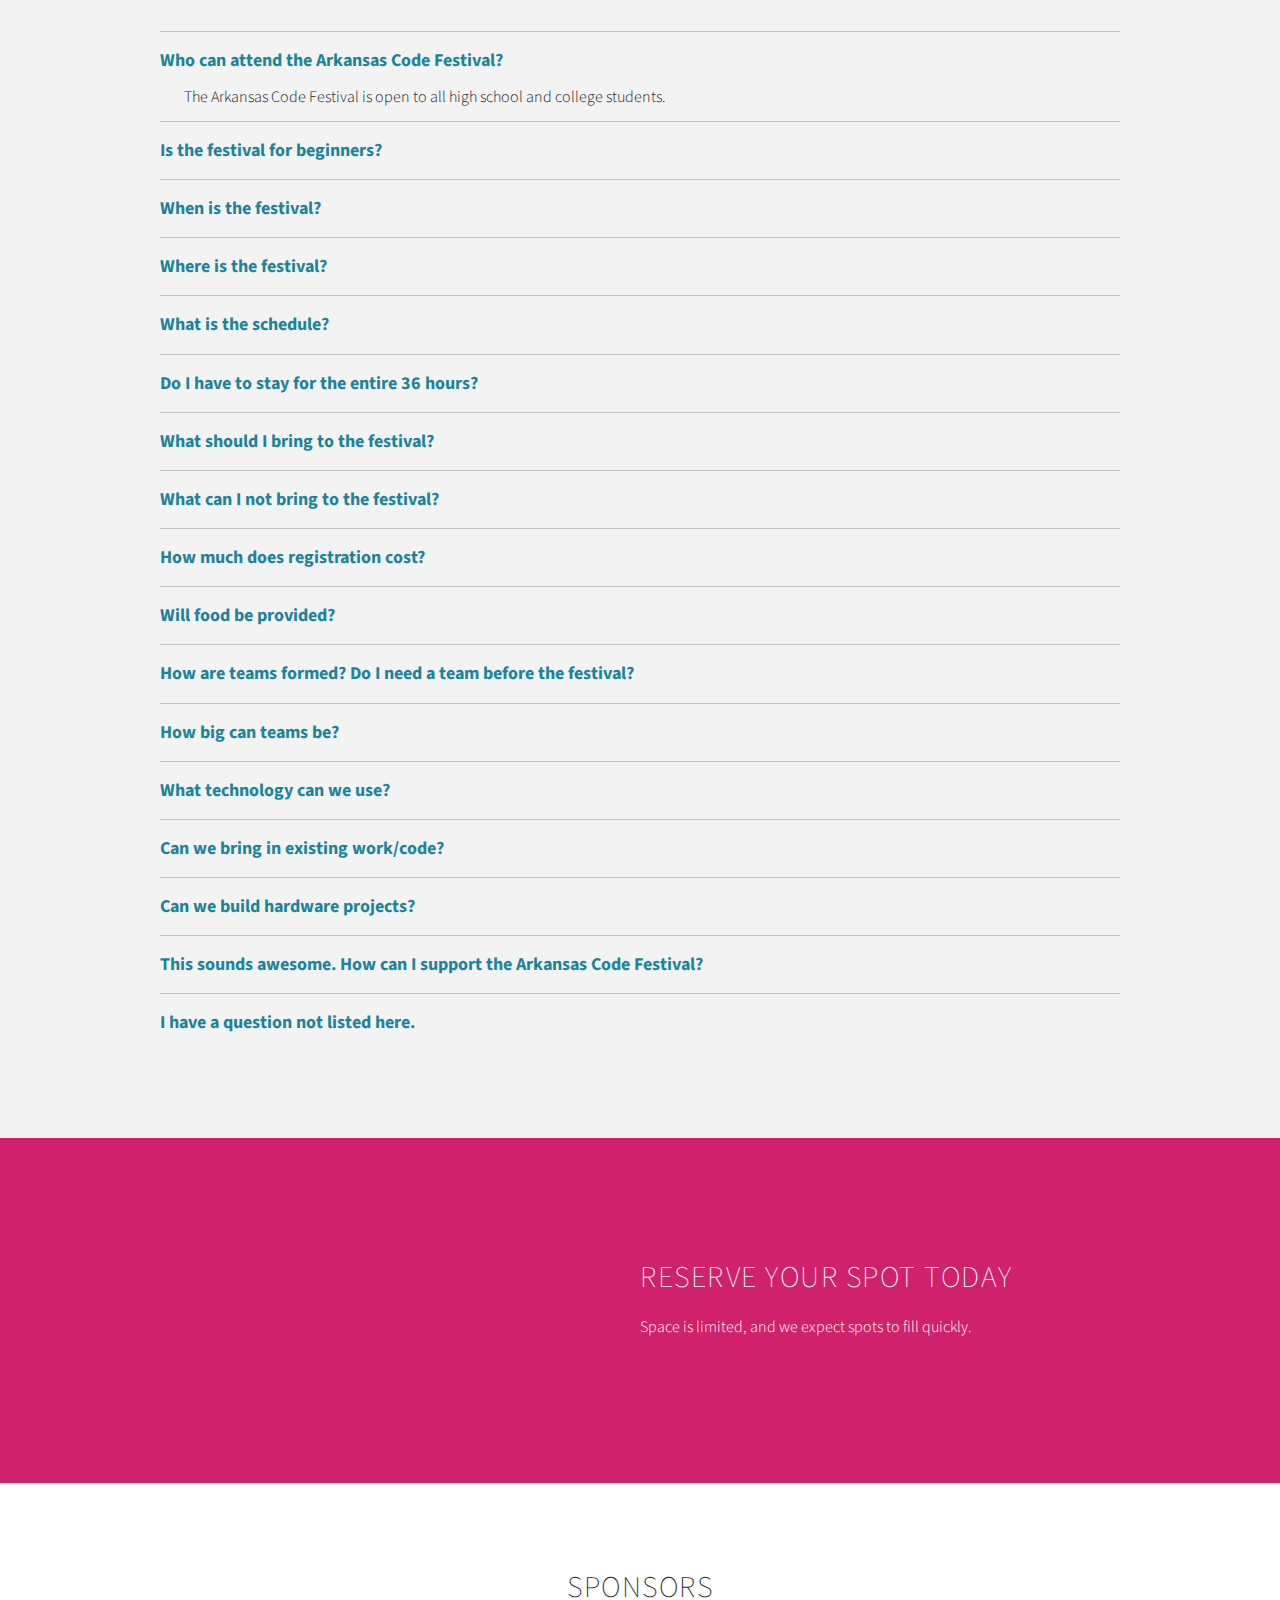
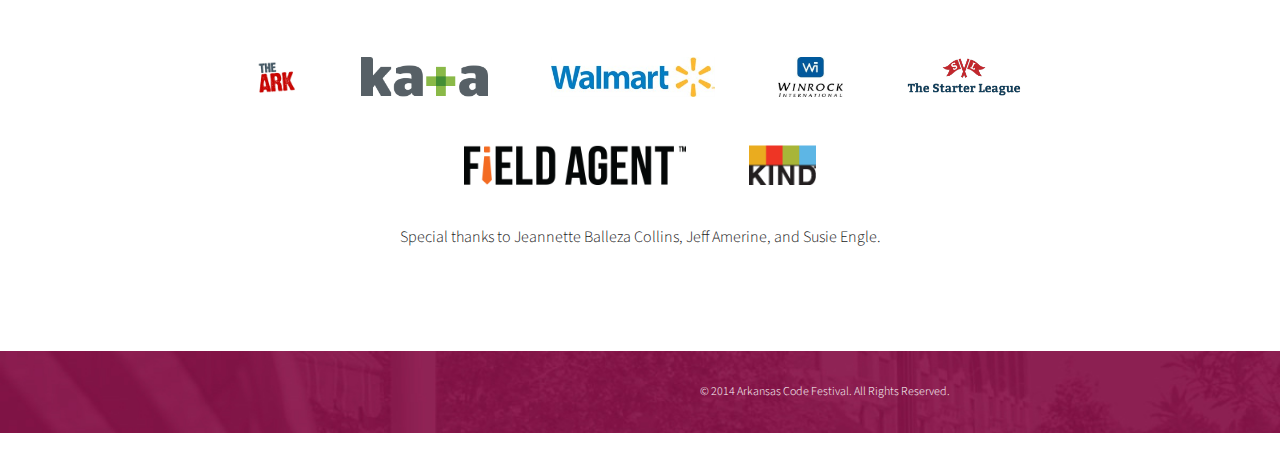
==== commit 2dc93228: "winrock logo" ====
--- a/index.html
+++ b/index.html
@@ -545,6 +545,9 @@
                             <a href="http://walmart.com"><img src="assets/images/walmart.jpg" alt="Walmart"></a>
                         </li>
                         <li>
+                            <a href="http://winrock.org"><img src="assets/images/winrock.jpg" alt="Winrock International"></a>
+                        </li>
+                        <li>
                             <a href="http://starterleague.com"><img src="assets/images/starter.png" alt="The Starter League"></a>
                         </li>
                         <li>
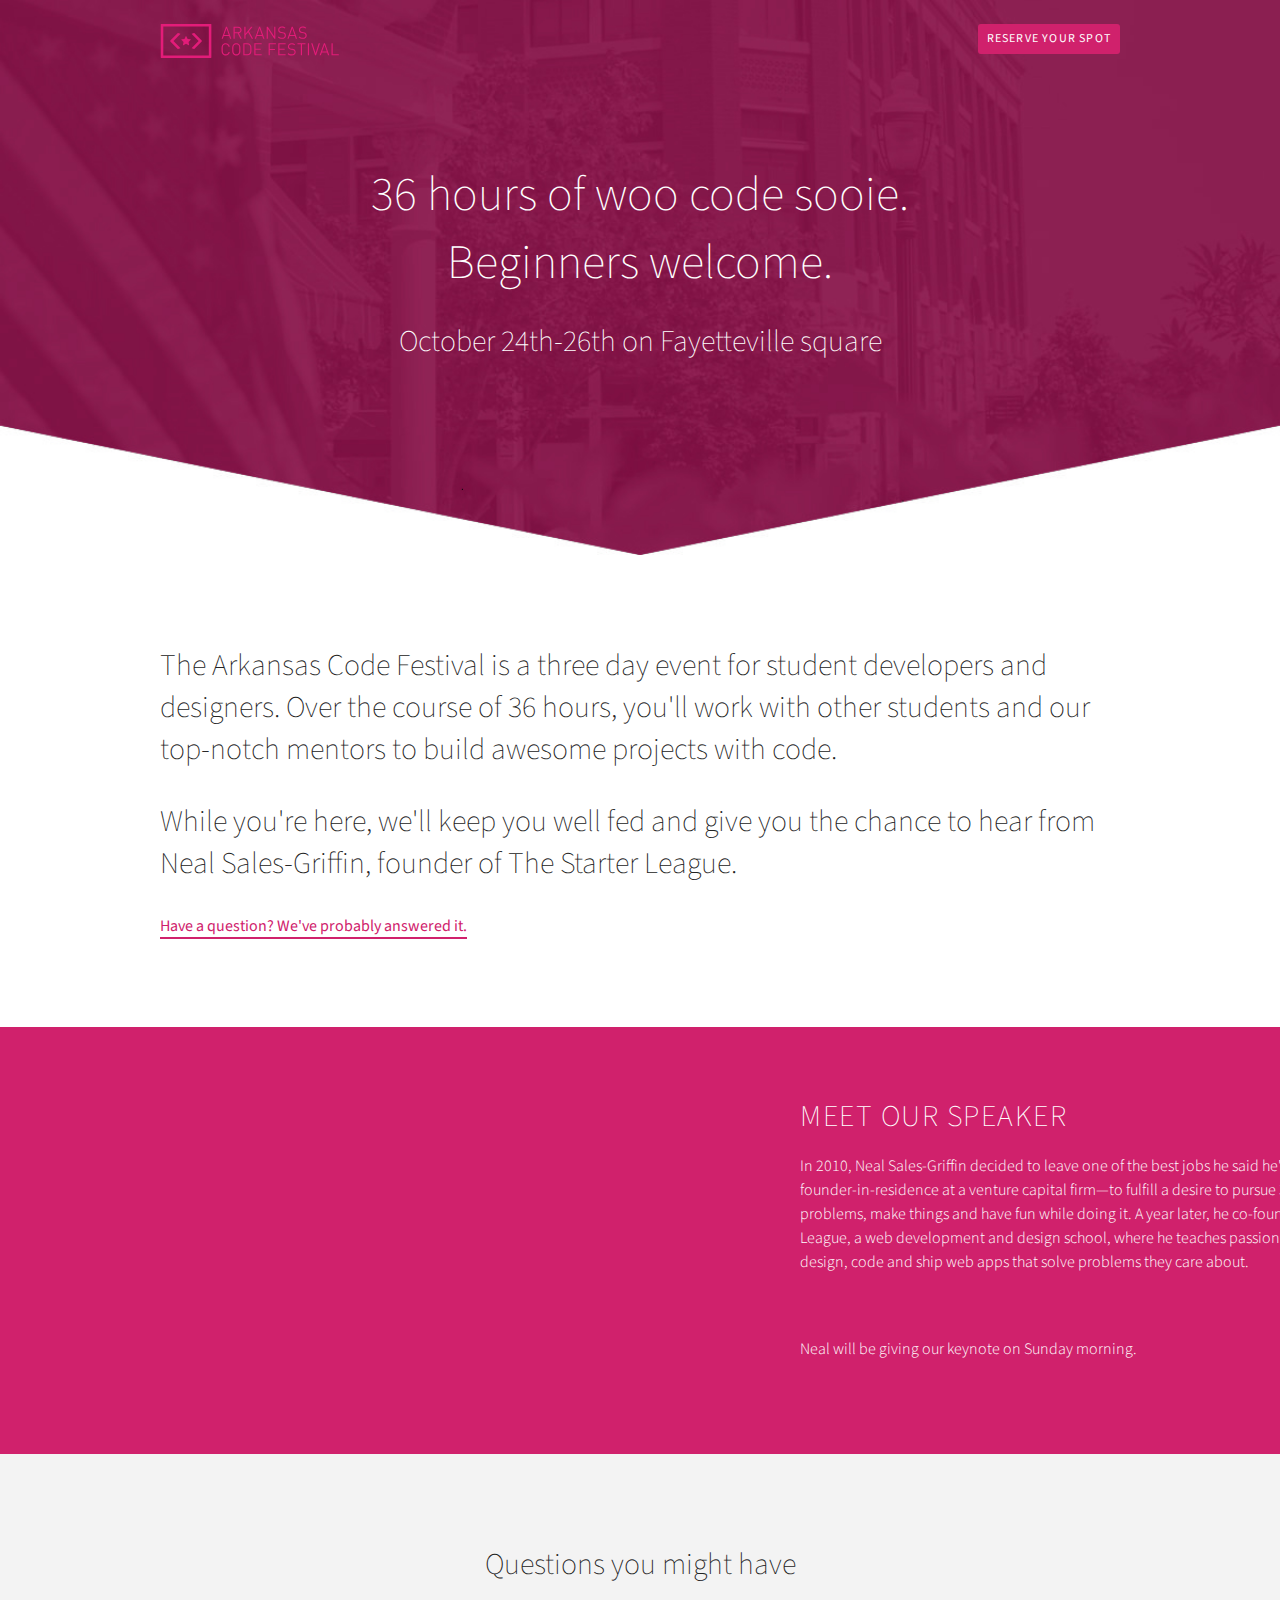
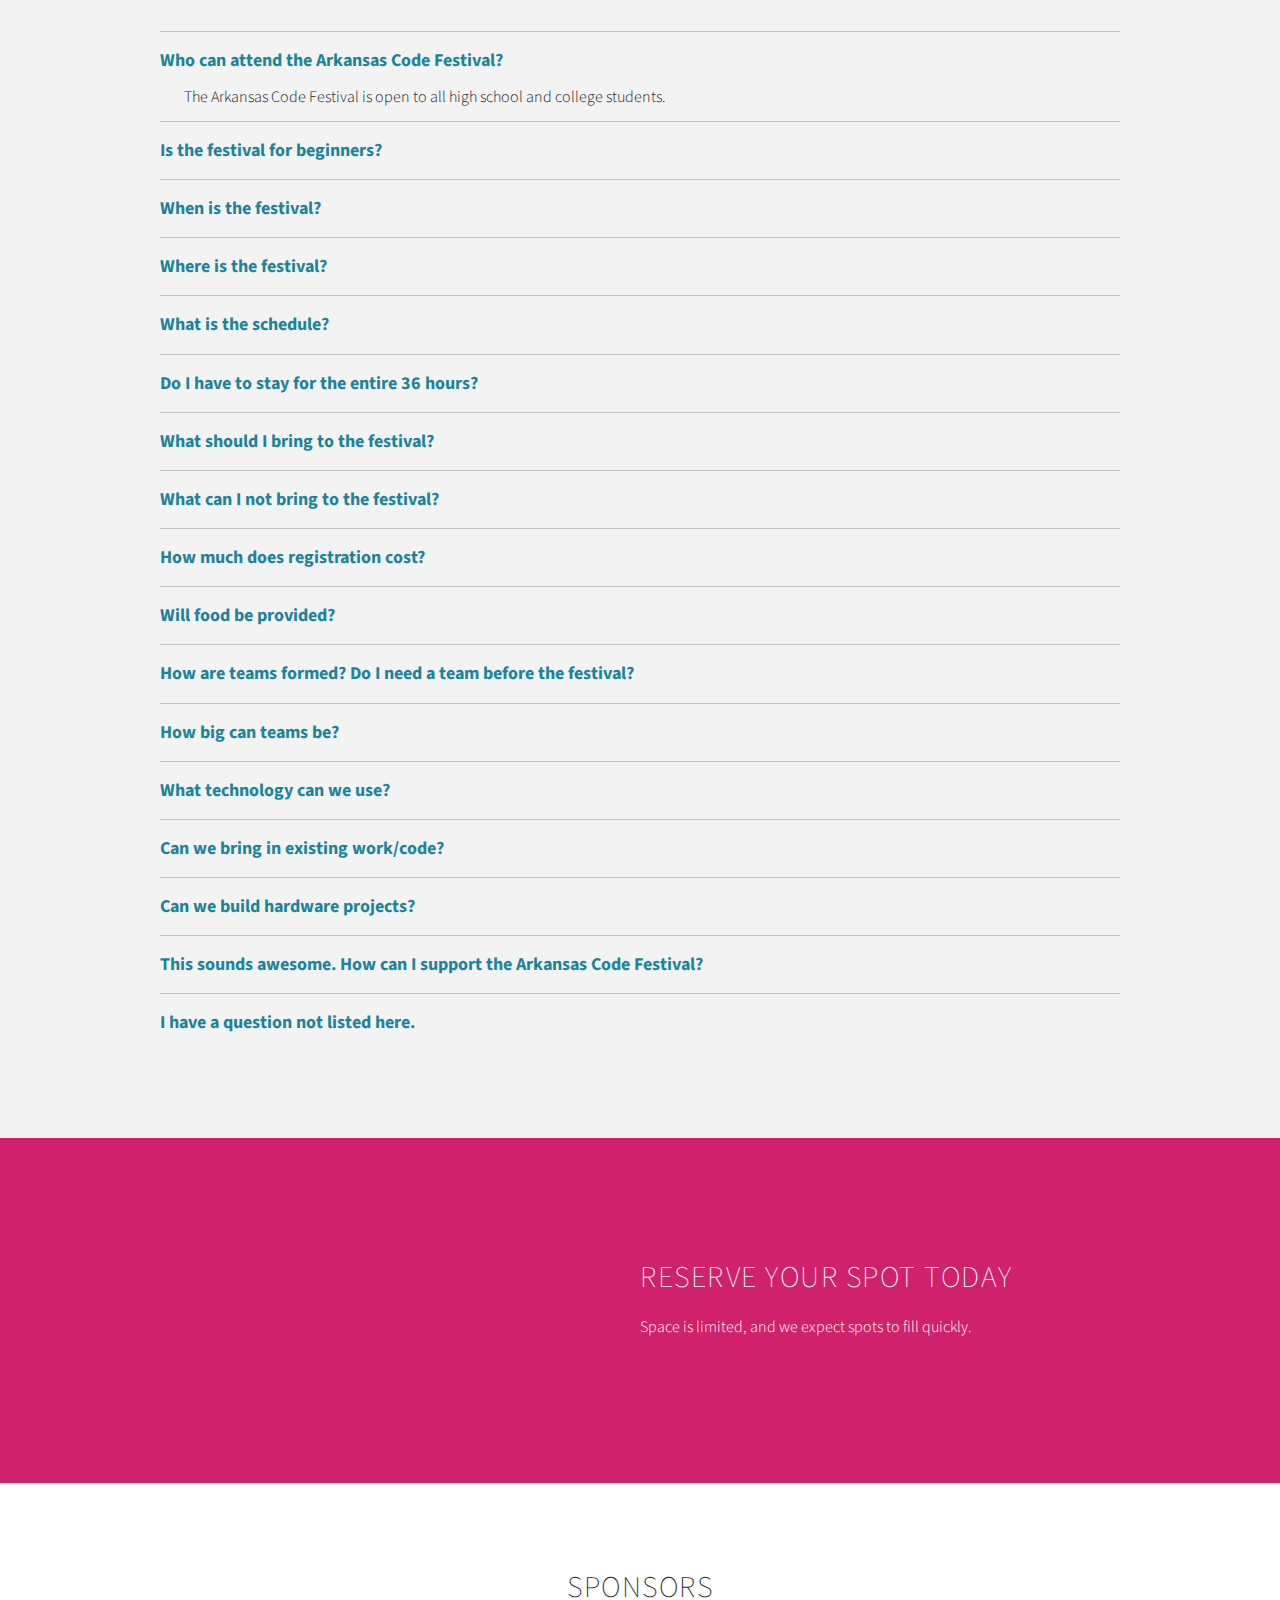
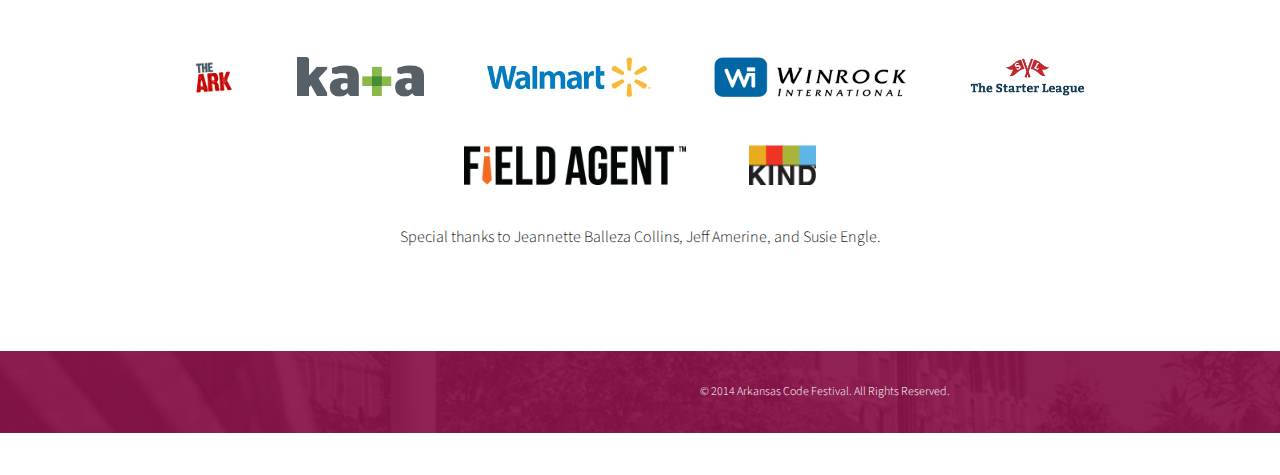
==== commit eca72678: "new winrock logo" ====
--- a/index.html
+++ b/index.html
@@ -545,7 +545,7 @@
                             <a href="http://walmart.com"><img src="assets/images/walmart.jpg" alt="Walmart"></a>
                         </li>
                         <li>
-                            <a href="http://winrock.org"><img src="assets/images/winrock.jpg" alt="Winrock International"></a>
+                            <a href="http://winrock.org"><img src="assets/images/winrock.png" alt="Winrock International"></a>
                         </li>
                         <li>
                             <a href="http://starterleague.com"><img src="assets/images/starter.png" alt="The Starter League"></a>
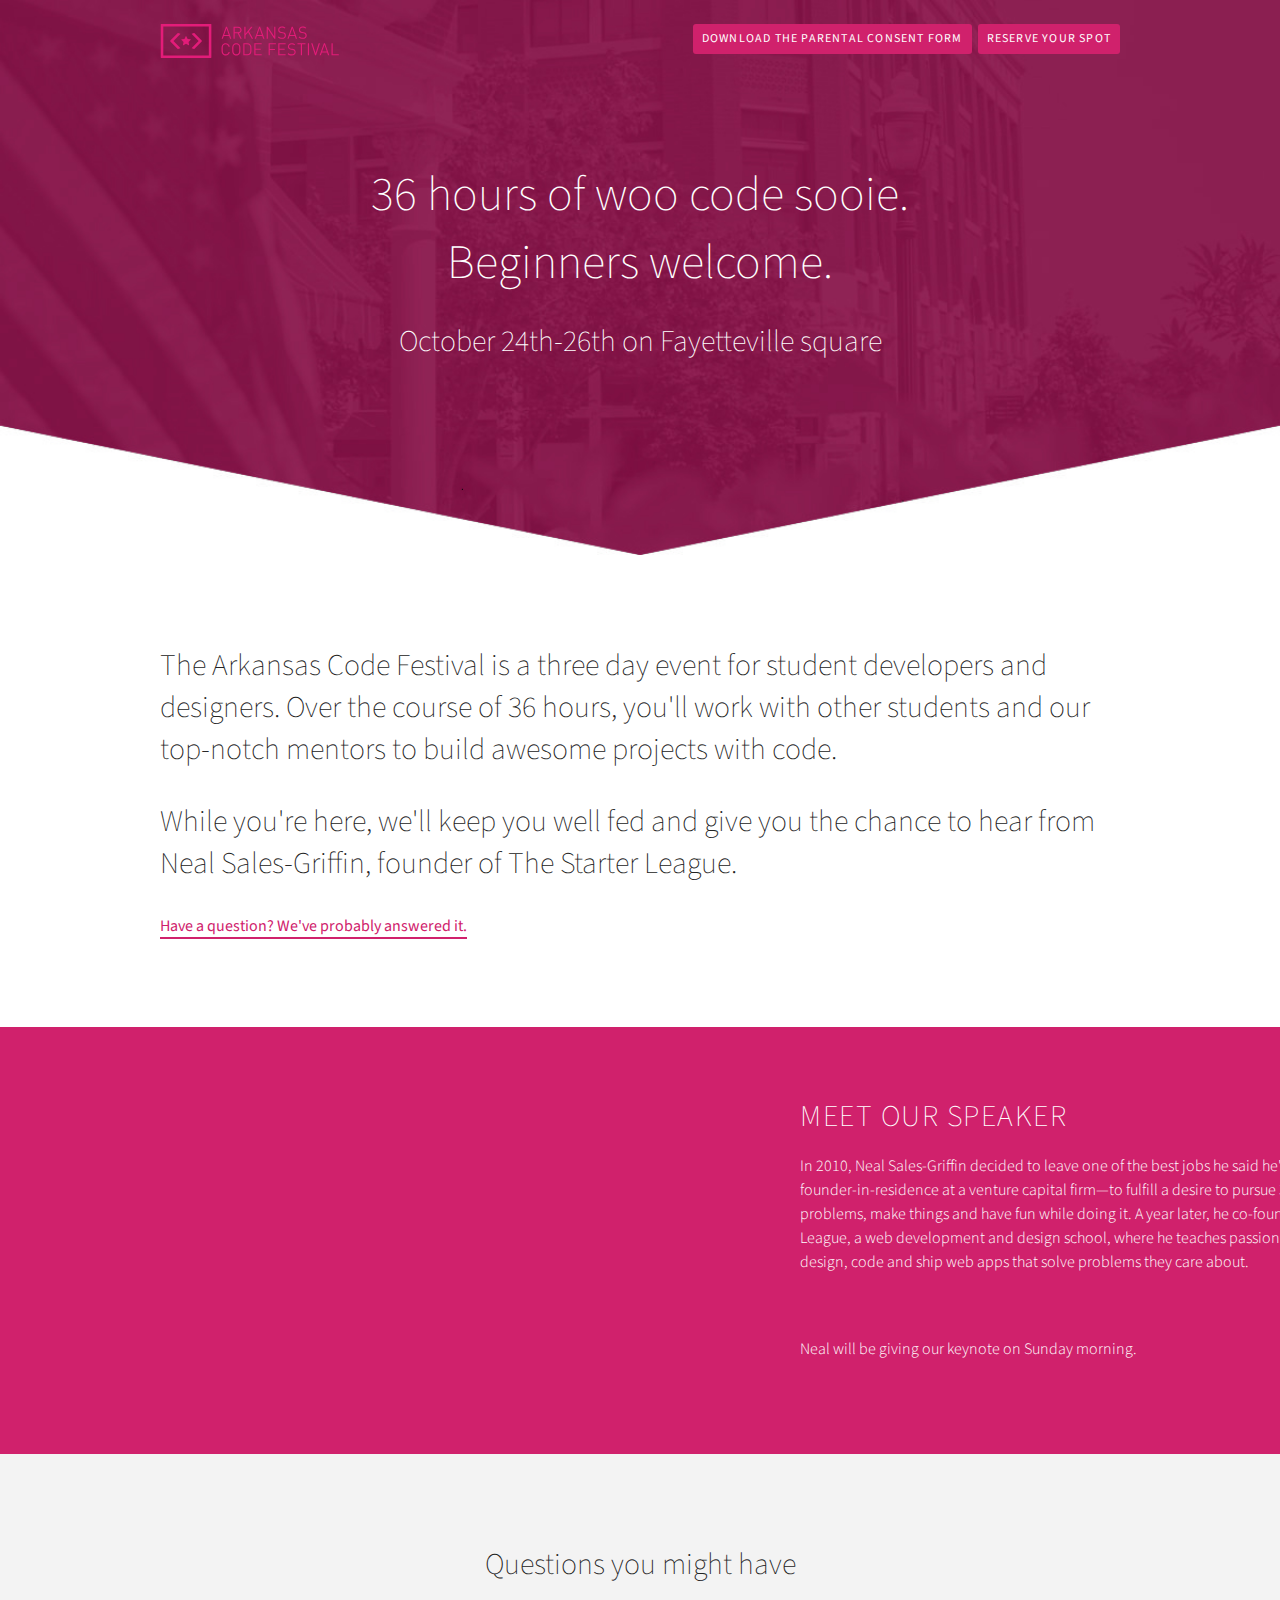
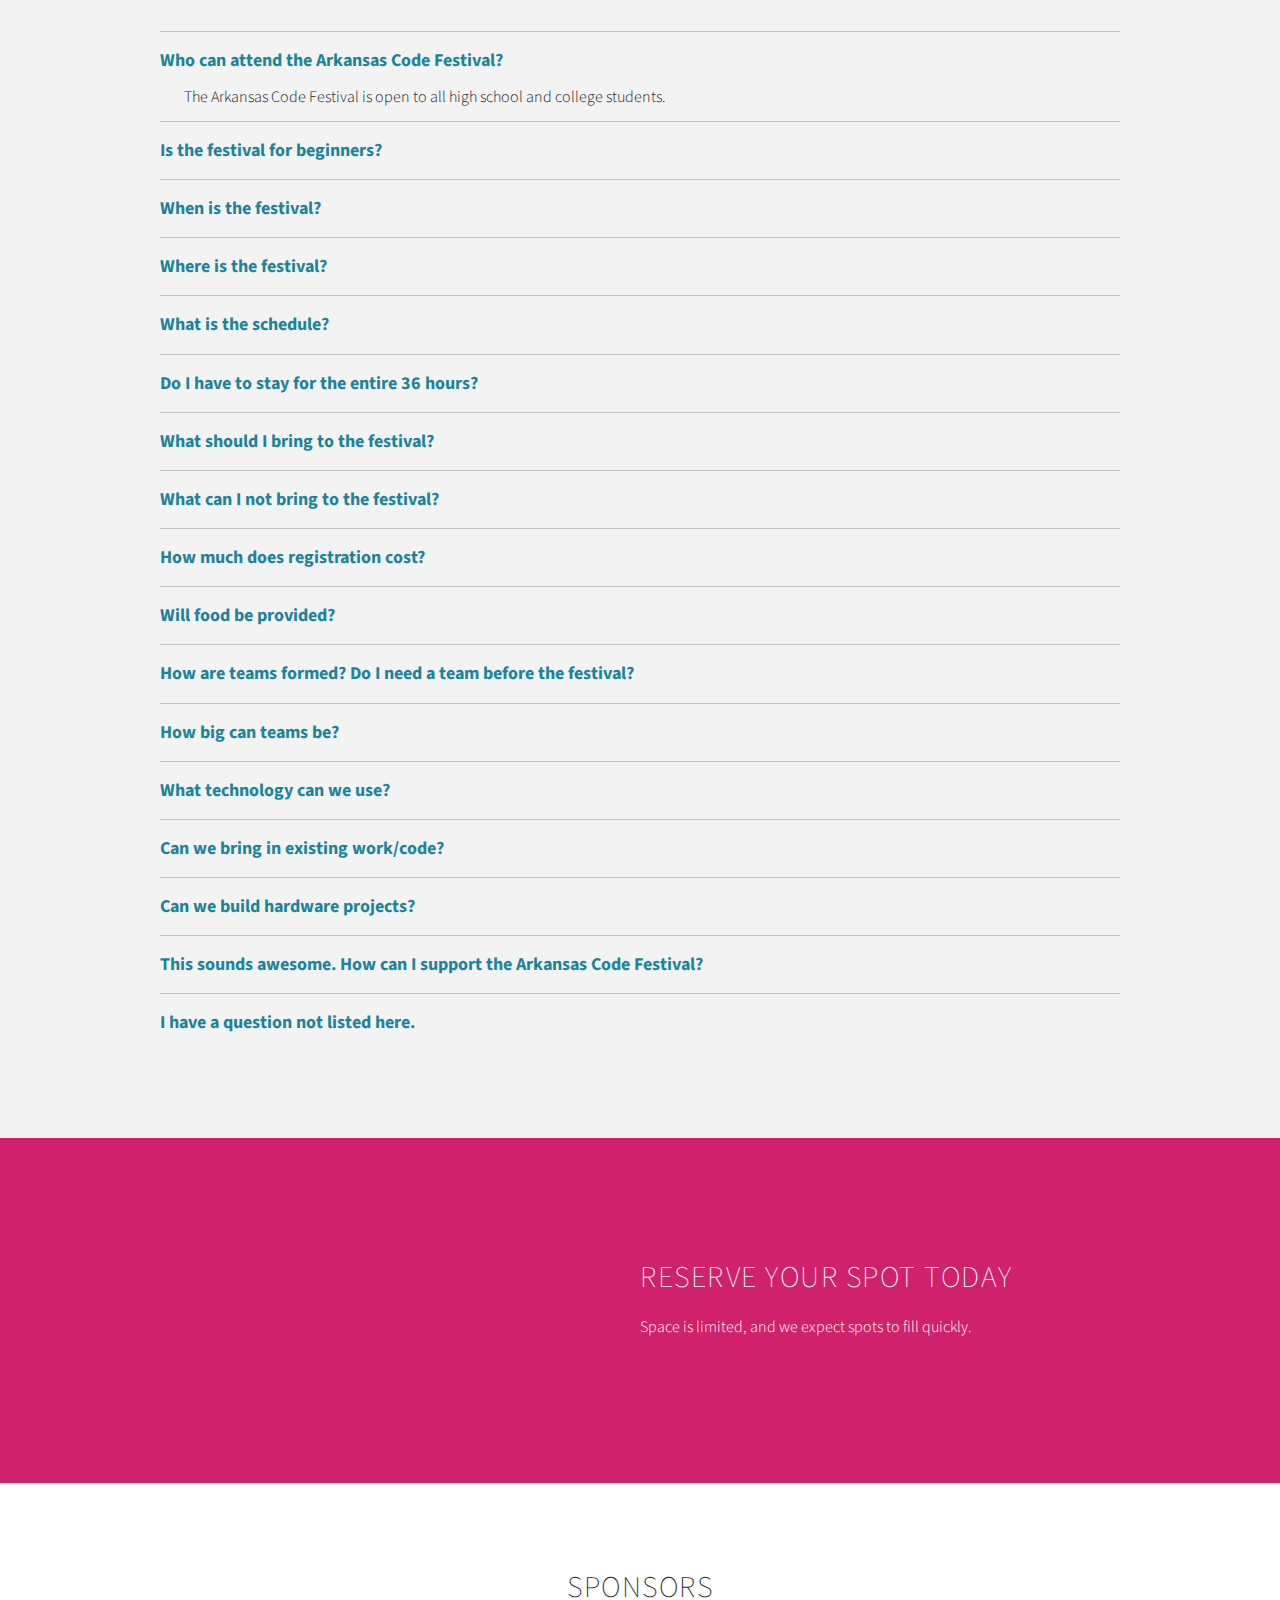
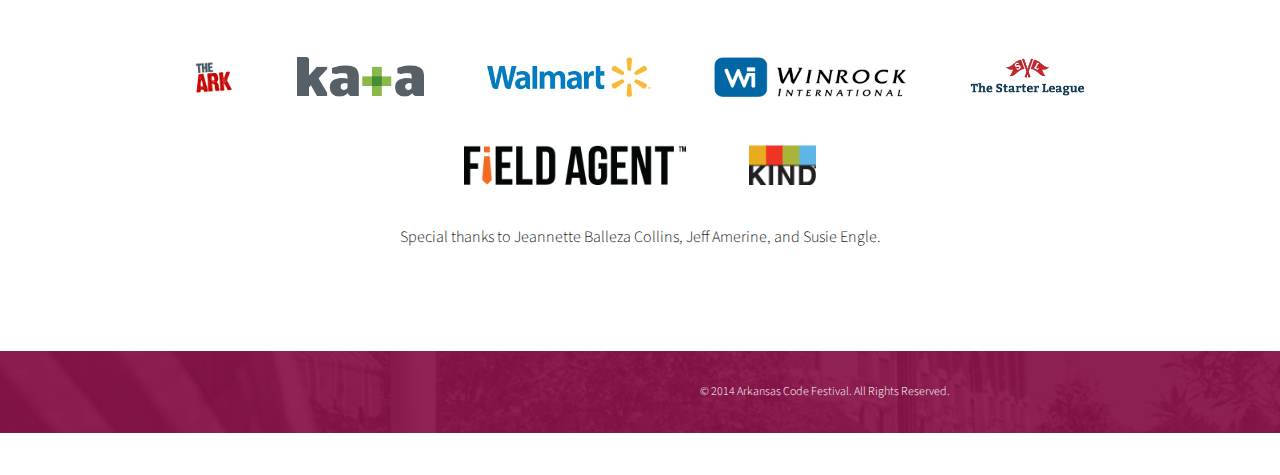
==== commit 5f9fe57a: "added link to consent form" ====
--- a/index.html
+++ b/index.html
@@ -45,6 +45,7 @@
                 <![endif]-->            
 
                 <a href="#register" class="btn btn-primary">Reserve your spot</a>
+                <a href="http://arkansas.cf/participant-agreement.pdf" class="btn btn-primary" style="margin-right: 0.5em;">Download the parental consent form</a>
                 
                 <ul class="social-links" style="display: none;">
                     <li>
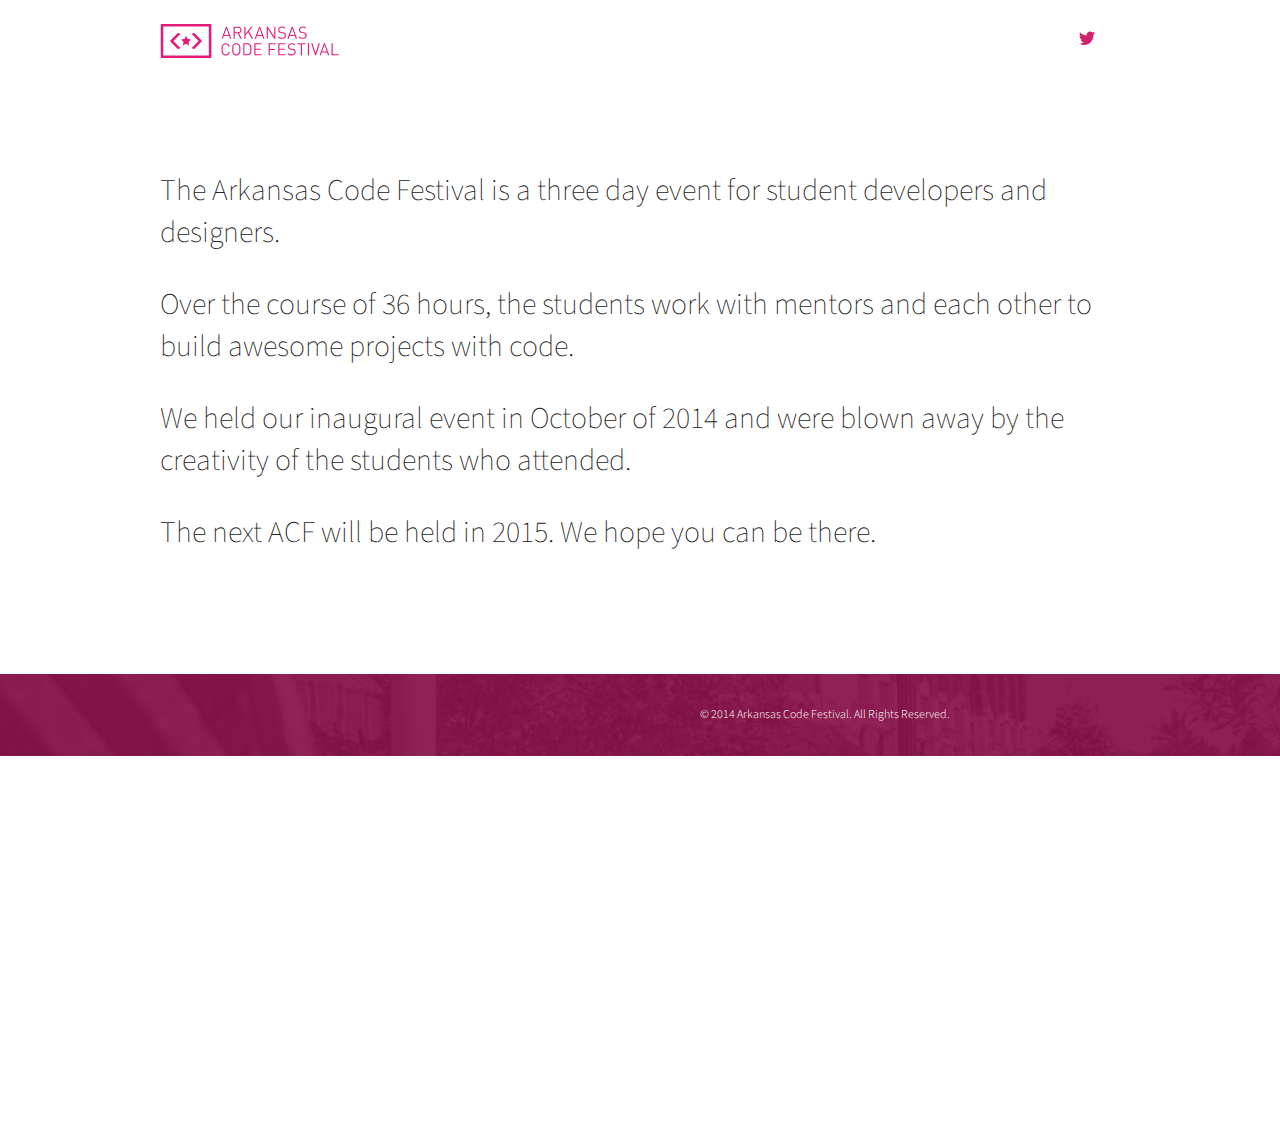
==== commit d9e6054d: "post event change" ====
--- a/index.html
+++ b/index.html
@@ -43,16 +43,13 @@
                 <!--[if lte IE 8]>
                 <img class="logo" src="assets/images/acf-logo.png" alt="Arkansas Code Festival">
                 <![endif]-->            
-
-                <a href="#register" class="btn btn-primary">Reserve your spot</a>
-                <a href="http://arkansas.cf/participant-agreement.pdf" class="btn btn-primary" style="margin-right: 0.5em;">Download the parental consent form</a>
                 
-                <ul class="social-links" style="display: none;">
-                    <li>
+                <ul class="social-links">
+                    <li style="display: none;">
                         <a href="#"><i class="ss-facebook"></i></a>
                     </li>
                     <li>
-                        <a href="#"><i class="ss-twitter"></i></a>
+                        <a href="http://twitter.com/arkansasdotcf"><i class="ss-twitter"></i></a>
                     </li>
                 </ul>
 
@@ -62,504 +59,16 @@
 
         <div id="skrollr-body">
 
-            <section class="hero">
-
-                <img src="assets/images/hero-bg-pink.jpg" alt="">
-
-                <div class="container">
-
-                    <h1>36 hours of woo code sooie. Beginners welcome.</h1>
-                    <h2>October 24th-26th on Fayetteville square</h2>
-
-                </div>
-
-            </section>
-
             <section class="about">
 
                 <div class="container">
-                    <h2>The Arkansas Code Festival is a three day event for student developers and designers. Over the course of 36 hours, you'll work with other students and our top-notch mentors to build awesome projects with code.</h2>
+                    <h2>The Arkansas Code Festival is a three day event for student developers and designers.</h2>
 
-                    <h2>While you're here, we'll keep you well fed and give you the chance to hear from Neal Sales-Griffin, founder of The Starter League.</h2>
+                    <h2>Over the course of 36 hours, the students work with mentors and each other to build awesome projects with code.</h2>
 
-                    <ul class="question-call-outs">
-                      <li><a href="#learnmore">Have a question? We've probably answered it.</a></li>
-                    </ul>
-                </div>
+                    <h2>We held our inaugural event in October of 2014 and were blown away by the creativity of the students who attended.</h2>
 
-            </section>
-
-            <section class="speakers split-section">
-
-                <div class="container">
-
-                    <div class="speakers-intro half">
-                        <h2>Meet our speaker</h2>
-                        <p>In 2010, Neal Sales-Griffin decided to leave one of the best jobs he said he's ever had—a founder-in-residence at a venture capital firm—to fulfill a desire to pursue 3 things: solve problems, make things and have fun while doing it. A year later, he co-founded The Starter League, a web development and design school, where he teaches passionate people how to design, code and ship web apps that solve problems they care about. </p><br>
-                        <p>Neal will be giving our keynote on Sunday morning.</p>
-                    </div>
-
-                    <div class="speaker speaker-one quarter">
-                        <a class="speaker-photo" href="#">
-                            <img src="assets/images/neal.jpg" alt="Neal Sales-Griffin">
-                        </a>
-                    </div>
-
-
-                </div>
-
-            </section>
-
-            <section class="faq" id="learnmore">
-
-                <div class="container">
-                    
-                    <h2>Questions you might have</h2>
-
-                    <div class="panel-group" id="accordion">
-
-                      <div class="panel panel-default">
-                        <div class="panel-heading">
-                          <h4 class="panel-title">
-                            <a data-toggle="collapse" data-parent="#accordion" href="#collapseOne">
-                              Who can attend the Arkansas Code Festival?
-                            </a>
-                          </h4>
-                        </div>
-                        <div id="collapseOne" class="panel-collapse collapse in">
-                          <div class="panel-body">
-                            <p>
-                              The Arkansas Code Festival is open to all high school and college students.
-                            </p>
-                          </div>
-                        </div>
-                      </div>
-
-                      <div class="panel panel-default">
-                        <div class="panel-heading">
-                          <h4 class="panel-title">
-                            <a data-toggle="collapse" data-parent="#accordion" href="#collapseTwo">
-                              Is the festival for beginners?
-                            </a>
-                          </h4>
-                        </div>
-                        <div id="collapseTwo" class="panel-collapse collapse">
-                          <div class="panel-body">
-                            <p>
-                              Yes! The festival is for programmers and designers of all skill level. In fact, beginners can bring a lot of value to the way teams think about things. You should have a basic foundation in code or design, but you don’t need to be a pro.
-                            </p>
-                          </div>
-                        </div>
-                      </div>
-
-                      <div class="panel panel-default">
-                        <div class="panel-heading">
-                          <h4 class="panel-title">
-                            <a data-toggle="collapse" data-parent="#accordion" href="#collapseThree">
-                              When is the festival?
-                            </a>
-                          </h4>
-                        </div>
-                        <div id="collapseThree" class="panel-collapse collapse">
-                          <div class="panel-body">
-                            <p>
-                              Check-in begins at pm on Friday, October 24th, and our closing ceremony will end at noon on Sunday the 26th.
-                            </p>
-                          </div>
-                        </div>
-                      </div>
-
-                      <div class="panel panel-default">
-                        <div class="panel-heading">
-                          <h4 class="panel-title">
-                            <a data-toggle="collapse" data-parent="#accordion" href="#collapseFour">
-                              Where is the festival?
-                            </a>
-                          </h4>
-                        </div>
-                        <div id="collapseFour" class="panel-collapse collapse">
-                          <div class="panel-body">
-                            <p>
-                              We have an awesome space on the square in Fayetteville. You can find us at:
-                            </p>
-                            <p>
-                              1 E Center St.<br>
-                              Fayetteville, AR 72701<br>
-                            </p>
-                          </div>
-                        </div>
-                      </div>
-
-                      <div class="panel panel-default">
-                        <div class="panel-heading">
-                          <h4 class="panel-title">
-                            <a data-toggle="collapse" data-parent="#accordion" href="#collapseSched">
-                              What is the schedule?
-                            </a>
-                          </h4>
-                        </div>
-                        <div id="collapseSched" class="panel-collapse collapse">
-                          <div class="panel-body schedule">
-                            
-                            <h3>Friday, October 24th</h3>
-                            <table>
-                              <tr>
-                                <td>4pm-5pm</td>
-                                <td>Check in (late check in is available)</td>
-                              </tr>
-                              <tr>
-                                <td>5pm</td>
-                                <td>Dinner</td>
-                              </tr>
-                              <tr>
-                                  <td>6pm</td>
-                                  <td>Opening ceremony</td>
-                              </tr>
-                              <tr>
-                                  <td>7pm</td>
-                                  <td>Form teams and begin working on your project idea. Mentors will be available to help!</td>
-                              </tr>
-                            </table>
-
-                            <h3>Saturday, October 25th</h3>
-                            <table>
-                              <tr>
-                                <td>8am</td>
-                                <td>Breakfast</td>
-                              </tr>
-                              <tr>
-                                <td></td>
-                                <td>Continue working on your project. Mentors will be available to help!</td>
-                              </tr>
-                              <tr>
-                                  <td>noon</td>
-                                  <td>Lunch</td>
-                              </tr>
-                              <tr>
-                                <td></td>
-                                <td>Continue working on your project. Mentors will be available to help!</td>
-                              </tr>
-                              <tr>
-                                  <td>5pm</td>
-                                  <td>Dinner</td>
-                              </tr>
-                              <tr>
-                                <td></td>
-                                <td>Continue working on your project. Mentors will be available to help!</td>
-                              </tr>
-                            </table>
-
-                            <h3>Sunday, October 26th</h3>
-                            <table>
-                              <tr>
-                                <td>8am</td>
-                                <td>Breakfast. Stop working on your project.</td>
-                              </tr>
-                              <tr>
-                                <td>9:30am</td>
-                                <td>Exhibition. Show off your project and see what others have made!</td>
-                              </tr>
-                              <tr>
-                                  <td>10:30am</td>
-                                  <td>Closing ceremony with Neal Sales-Griffin</td>
-                              </tr>
-                            </table>
-                          </div>
-                        </div>
-                      </div>
-
-                      <div class="panel panel-default">
-                        <div class="panel-heading">
-                          <h4 class="panel-title">
-                            <a data-toggle="collapse" data-parent="#accordion" href="#collapseFive">
-                              Do I have to stay for the entire 36 hours?
-                            </a>
-                          </h4>
-                        </div>
-                        <div id="collapseFive" class="panel-collapse collapse">
-                          <div class="panel-body">
-                            <p>
-                              We encourage teams to stay for the entire 36 hours, but we realize that this may not be feasible. As long as you keep your wristband fastened, you will be able to leave and return to the venue at a later time.
-                            </p>
-                          </div>
-                        </div>
-                      </div>
-
-                      <div class="panel panel-default">
-                        <div class="panel-heading">
-                          <h4 class="panel-title">
-                            <a data-toggle="collapse" data-parent="#accordion" href="#collapseSix">
-                              What should I bring to the festival?
-                            </a>
-                          </h4>
-                        </div>
-                        <div id="collapseSix" class="panel-collapse collapse">
-                          <div class="panel-body">
-                            <p>
-                              If you are a college participant, bring your student ID. If you are 18 or younger, bring another form of photo ID and a signed copy of our parental consent form. Bring your laptop, and any devices/hardware you might want to use in a project. We also suggest bringing basic toiletries and a sleeping bag.
-                            </p>
-                          </div>
-                        </div>
-                      </div>
-
-                      <div class="panel panel-default">
-                        <div class="panel-heading">
-                          <h4 class="panel-title">
-                            <a data-toggle="collapse" data-parent="#accordion" href="#collapseSeven">
-                              What can I not bring to the festival?
-                            </a>
-                          </h4>
-                        </div>
-                        <div id="collapseSeven" class="panel-collapse collapse">
-                          <div class="panel-body">
-                            <p>
-                              Firearms, knives, alcohol, illegal substances, and drug paraphernalia are not allowed in ACF venues.
-                            </p>
-                          </div>
-                        </div>
-                      </div>
-
-                      <div class="panel panel-default">
-                        <div class="panel-heading">
-                          <h4 class="panel-title">
-                            <a data-toggle="collapse" data-parent="#accordion" href="#collapseEight">
-                              How much does registration cost?
-                            </a>
-                          </h4>
-                        </div>
-                        <div id="collapseEight" class="panel-collapse collapse">
-                          <div class="panel-body">
-                            <p>
-                              Festival registration is free for high school and college students.
-                            </p>
-                            <p style="display: none;">
-                              If you are not a student, but want a chance to hear from some amazing speakers, attend exclusive meet-and-greet events, and gain access to our exhibition on Sunday afternoon, check out our Patron pass.
-                            </p>
-                          </div>
-                        </div>
-                      </div>
-
-                      <div class="panel panel-default">
-                        <div class="panel-heading">
-                          <h4 class="panel-title">
-                            <a data-toggle="collapse" data-parent="#accordion" href="#collapseNine">
-                              Will food be provided?
-                            </a>
-                          </h4>
-                        </div>
-                        <div id="collapseNine" class="panel-collapse collapse">
-                          <div class="panel-body">
-                            <p>
-                              Oh, yes. There will be food.
-                            </p>
-                            <p>
-                              Your registration includes all meals from dinner on Friday night to breakfast on Sunday morning. There will also be a ton of awesome snacks, coffee, and energy drinks to help keep you fueled.
-                            </p>
-                          </div>
-                        </div>
-                      </div>
-
-                      <div class="panel panel-default">
-                        <div class="panel-heading">
-                          <h4 class="panel-title">
-                            <a data-toggle="collapse" data-parent="#accordion" href="#collapseTen">
-                              How are teams formed? Do I need a team before the festival?
-                            </a>
-                          </h4>
-                        </div>
-                        <div id="collapseTen" class="panel-collapse collapse">
-                          <div class="panel-body">
-                            <p>
-                              You can form a team before the festival if you’d like, but we will also provide time to meet other participants and form teams after check-in. If you have trouble, a concierge can help match you up with a good team.
-                            </p>
-                          </div>
-                        </div>
-                      </div>
-
-                      <div class="panel panel-default">
-                        <div class="panel-heading">
-                          <h4 class="panel-title">
-                            <a data-toggle="collapse" data-parent="#accordion" href="#collapseEleven">
-                              How big can teams be?
-                            </a>
-                          </h4>
-                        </div>
-                        <div id="collapseEleven" class="panel-collapse collapse">
-                          <div class="panel-body">
-                            <p>
-                              There’s no strict limit on team size, but teams of 3-4 seem to work pretty well.
-                            </p>
-                          </div>
-                        </div>
-                      </div>
-
-                      <div class="panel panel-default">
-                        <div class="panel-heading">
-                          <h4 class="panel-title">
-                            <a data-toggle="collapse" data-parent="#accordion" href="#collapseTwelve">
-                              What technology can we use?
-                            </a>
-                          </h4>
-                        </div>
-                        <div id="collapseTwelve" class="panel-collapse collapse">
-                          <div class="panel-body">
-                            <p>
-                              Use any language, framework, or platform that you see fit. Feel free to bring any hardware you'd like to use.
-                            </p>
-                          </div>
-                        </div>
-                      </div>
-
-                      <div class="panel panel-default">
-                        <div class="panel-heading">
-                          <h4 class="panel-title">
-                            <a data-toggle="collapse" data-parent="#accordion" href="#collapseThirteen">
-                              Can we bring in existing work/code?
-                            </a>
-                          </h4>
-                        </div>
-                        <div id="collapseThirteen" class="panel-collapse collapse">
-                          <div class="panel-body">
-                            <p>
-                              We’d prefer that you not. The festival is not judged, and there are no prizes, so we aren’t actually going to enforce this. The purpose of the event, however, is to learn and stretch yourself creatively. Bringing in old code may inhibit your ability to fully experience the festival.
-                            </p>
-                          </div>
-                        </div>
-                      </div>
-
-                      <div class="panel panel-default">
-                        <div class="panel-heading">
-                          <h4 class="panel-title">
-                            <a data-toggle="collapse" data-parent="#accordion" href="#collapseFourteen">
-                              Can we build hardware projects?
-                            </a>
-                          </h4>
-                        </div>
-                        <div id="collapseFourteen" class="panel-collapse collapse">
-                          <div class="panel-body">
-                            <p>
-                              Absolutely. Feel free to bring any hardware you'd like to use.
-                            </p>
-                          </div>
-                        </div>
-                      </div>
-
-                      <div class="panel panel-default">
-                        <div class="panel-heading">
-                          <h4 class="panel-title">
-                            <a data-toggle="collapse" data-parent="#accordion" href="#collapseFifteen">
-                              This sounds awesome. How can I support the Arkansas Code Festival?
-                            </a>
-                          </h4>
-                        </div>
-                        <div id="collapseFifteen" class="panel-collapse collapse">
-                          <div class="panel-body">
-                            <p>
-                              If your business would like to support student innovation as an ACF sponsor, email ben@arkansas.cf.
-                            </p>
-                            <p>
-                              If you are an individual who would like to show your support, consider giving a bit of your time as a volunteer or mentor. <a href="#register">Register now</a>
-                            </p>
-                          </div>
-                        </div>
-                      </div>
-
-                        <div class="panel panel-default">
-                        <div class="panel-heading">
-                          <h4 class="panel-title">
-                            <a data-toggle="collapse" data-parent="#accordion" href="#collapseSixteen">
-                              I have a question not listed here.
-                            </a>
-                          </h4>
-                        </div>
-                        <div id="collapseSixteen" class="panel-collapse collapse">
-                          <div class="panel-body">
-                            <p>
-                              Email ben@arkansas.cf, and we'll get back to you pronto.
-                            </p>
-                          </div>
-                        </div>
-                      </div>
-
-                    </div>
-
-                </div>
-
-            </section>
-
-            <section class="registration split-section" id="register">
-
-                <div class="container">
-
-
-                    <div class="registration-summary half">
-                        <h2>Reserve your spot today</h2>
-                        <p>Space is limited, and we expect spots to fill quickly.</p>
-                    </div>
-
-                    <div class="register-option quarter participant">
-                        <h3>Student</h3>
-                        <p>Come build something awesome. Your registration includes:</p>
-                        <ul>
-                            <li>all meals</li>
-                            <li>snacks and drinks</li>
-                            <li>access to great mentors</li>
-                        </ul>
-                        <a class="register-cta" href="register.html">Register for free</a>
-                    </div>
-
-                    <div class="register-option quarter vip">
-                        <h3>Volunteer or Mentor</h3>
-                        <p>The ACF can't happen without great volunteers and mentors. Give a bit of your time to support student innovation in Arkansas.</p>
-                        <a class="register-cta" href="register.html">Register for free</a>
-                    </div>
-
-                    <div class="register-option quarter vip" style="display: none;">
-                        <h3>Patron</h3>
-                        <p>Help support student innovation in Arkansas.</p>
-                        <ul>
-                            <li>hear Neal's keynote</li>
-                            <li>meet our speaker</li>
-                            <li>attend our exhibition on Sunday</li>
-                        </ul>
-                        <a class="register-cta" href="register.html">Register for $99</a>
-                    </div>
-
-                </div>
-
-            </section>
-
-            <section class="sponsors">
-
-                <div class="container">
-
-                    <h2>Sponsors</h2>
-                    
-                    <ul class="logo-list">
-                        <li>
-                            <a href="http://arkchallenge.org"><img src="assets/images/ark.png" alt="Ark Challenge"></a>
-                        </li>
-                        <li>
-                            <a href="http://kaplusa.com"><img src="assets/images/kaplusa.png" alt="KA+A"></a>
-                        </li>
-                        <li>
-                            <a href="http://walmart.com"><img src="assets/images/walmart.jpg" alt="Walmart"></a>
-                        </li>
-                        <li>
-                            <a href="http://winrock.org"><img src="assets/images/winrock.png" alt="Winrock International"></a>
-                        </li>
-                        <li>
-                            <a href="http://starterleague.com"><img src="assets/images/starter.png" alt="The Starter League"></a>
-                        </li>
-                        <li>
-                            <a href="http://fieldagent.net"><img src="assets/images/fieldagent.png" alt="Field Agent"></a>
-                        </li>
-                        <li>
-                            <a href="http://kindsnacks.com"><img src="assets/images/kind.png" alt="Kind Snacks"></a>
-                        </li>
-                    </ul>
-
-                    <p>Special thanks to Jeannette Balleza Collins, Jeff Amerine, and Susie Engle.</p>
+                    <h2>The next ACF will be held in 2015. We hope you can be there.</h2>
                 </div>
 
             </section>
--- a/assets/stylesheets/style.css
+++ b/assets/stylesheets/style.css
@@ -650,7 +650,7 @@
   overflow: hidden; }
 
 header[role="banner"] {
-  position: fixed;
+  position: static;
   z-index: 999;
   top: 0;
   right: 0;
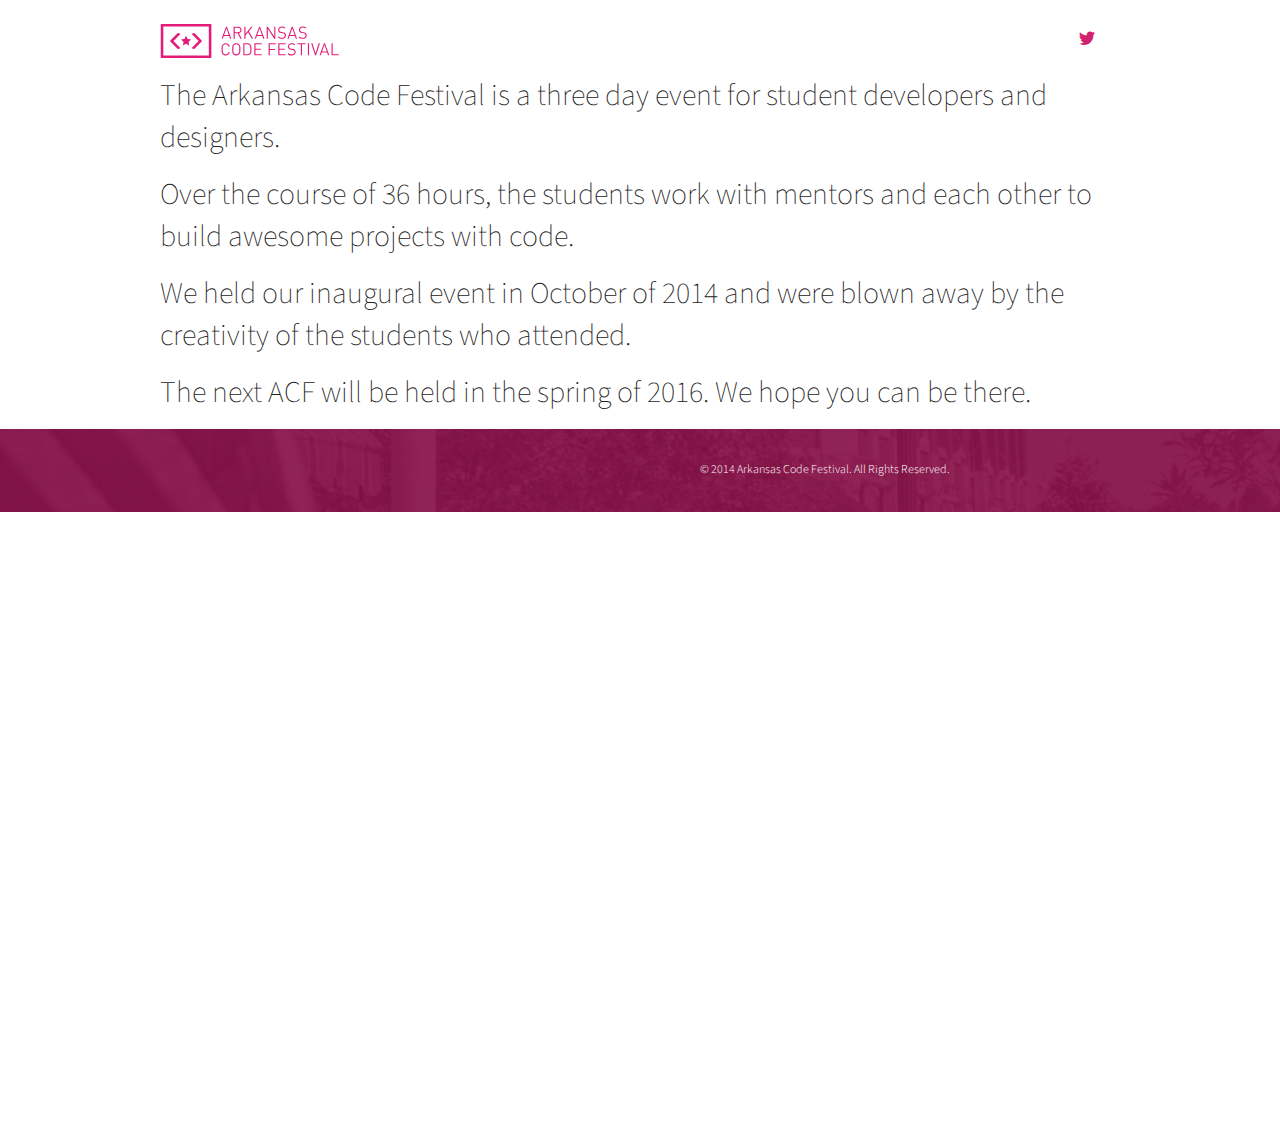
==== commit e533c78c: "change date of next event" ====
--- a/index.html
+++ b/index.html
@@ -68,7 +68,7 @@
 
                     <h2>We held our inaugural event in October of 2014 and were blown away by the creativity of the students who attended.</h2>
 
-                    <h2>The next ACF will be held in 2015. We hope you can be there.</h2>
+                    <h2>The next ACF will be held in the spring of 2016. We hope you can be there.</h2>
                 </div>
 
             </section>
--- a/assets/stylesheets/style.css
+++ b/assets/stylesheets/style.css
@@ -594,11 +594,10 @@
 h2 {
   font-size: 1.5em;
   font-weight: 200;
-  margin: 0 0 1em; }
+  margin: 0 0 0.5em; }
   @media (min-width: 41.25em) {
     h2 {
       font-size: 1.875em; } }
-
 h3 {
   font-size: 1.5em;
   font-weight: 300; }
@@ -626,6 +625,13 @@
     line-height: 2.5em;
     background: #d0216c;
     border: none; }
+  .btn.btn-primary.disabled {
+	  background: #dedede;
+   }
+   .btn.btn-primary.disabled:hover {
+ 	  opacity: 1;
+	  cursor: default;
+    }
 
 @media (min-width: 52.5em) {
   .half {
@@ -650,12 +656,11 @@
   overflow: hidden; }
 
 header[role="banner"] {
-  position: static;
   z-index: 999;
   top: 0;
   right: 0;
   left: 0;
-  height: 3.125em;
+  height: auto;
   padding: 0.75em 0;
   background: #ffffff;
   text-align: right; }
@@ -663,9 +668,24 @@
     font-size: 0.625em; }
   header[role="banner"] .social-links {
     display: none; }
+  header[role="banner"] h1#toaster-logo {
+	height: 250px;
+	background: url(../images/toaster/title-bg.svg) no-repeat;
+	background-size: 450px;
+	background-position: top center;
+	padding-top: 65px;
+	padding-left: 40px;
+  	text-align: center; font-size: 3em; margin-bottom: 0;}
+  @media (max-width: 33.75em) {
+  	header[role="banner"] h1#toaster-logo {
+		background: transparent;
+		padding: 0;
+		height: auto;
+	}
+  }
   @media (min-width: 33.75em) {
     header[role="banner"] {
-      height: 5em;
+      height: auto;
       padding: 1.5em 0; }
       header[role="banner"] .btn-primary {
         font-size: 0.75em;
@@ -753,7 +773,7 @@
     transform: translateY(-50%); }
 
 .about {
-  padding: 2.25em 0; }
+  padding: 1em 0 0; }
   .about h1 {
     max-width: 25.83333em;
     margin: 1em auto .75em; }
@@ -763,13 +783,15 @@
         max-width: 20.66667em; } }
   .about p {
     max-width: 38.75em;
-    margin: 0 auto; }
+    margin: 0 auto;
+	font-size: 1.25em; }
     @media (min-width: 41.25em) {
       .about p {
         text-align: center; } }
-  @media (min-width: 41.25em) {
-    .about {
-      padding: 5.625em 0; } }
+   }
+   .about h2 {
+	margin-bottom: 0;
+   }
 
 ul.question-call-outs {
   list-style: none;
@@ -994,8 +1016,17 @@
   padding: 1em 1em 1em 0;
 }
 
+h2.register-cta {
+	text-align: center;
+	margin: 0.5em 0 1.5em 0; }
+	@media (max-width: 33.75em) {
+		h2.register-cta a {
+			width: 100%;
+		}
+	}
+
 .sponsors {
-  padding: 2.25em 0 1.5em;
+  padding: 0 0 1.5em;
   text-align: center; }
   .sponsors h2 {
     text-align: center;
@@ -1009,18 +1040,19 @@
       padding: 0;
   }
   .sponsors .logo-list {
-    margin: 0;
+    margin: 1em 0 0 0;
     padding: 0;
     text-align: center; }
     .sponsors .logo-list li {
       display: inline-block;
-      margin: 0 1.125em 0.75em; }
+	  vertical-align: top;
+      margin: 1em 1.125em; }
       .sponsors .logo-list li img {
         width: auto;
-        max-height: 2.5em; }
+        height: 40px; }
       @media (min-width: 41.25em) {
         .sponsors .logo-list li {
           margin: 1.5em 1.875em; } }
   @media (min-width: 41.25em) {
     .sponsors {
-      padding: 5.625em 0 4.875em; } }
+      padding: 0 0 4.875em; } }
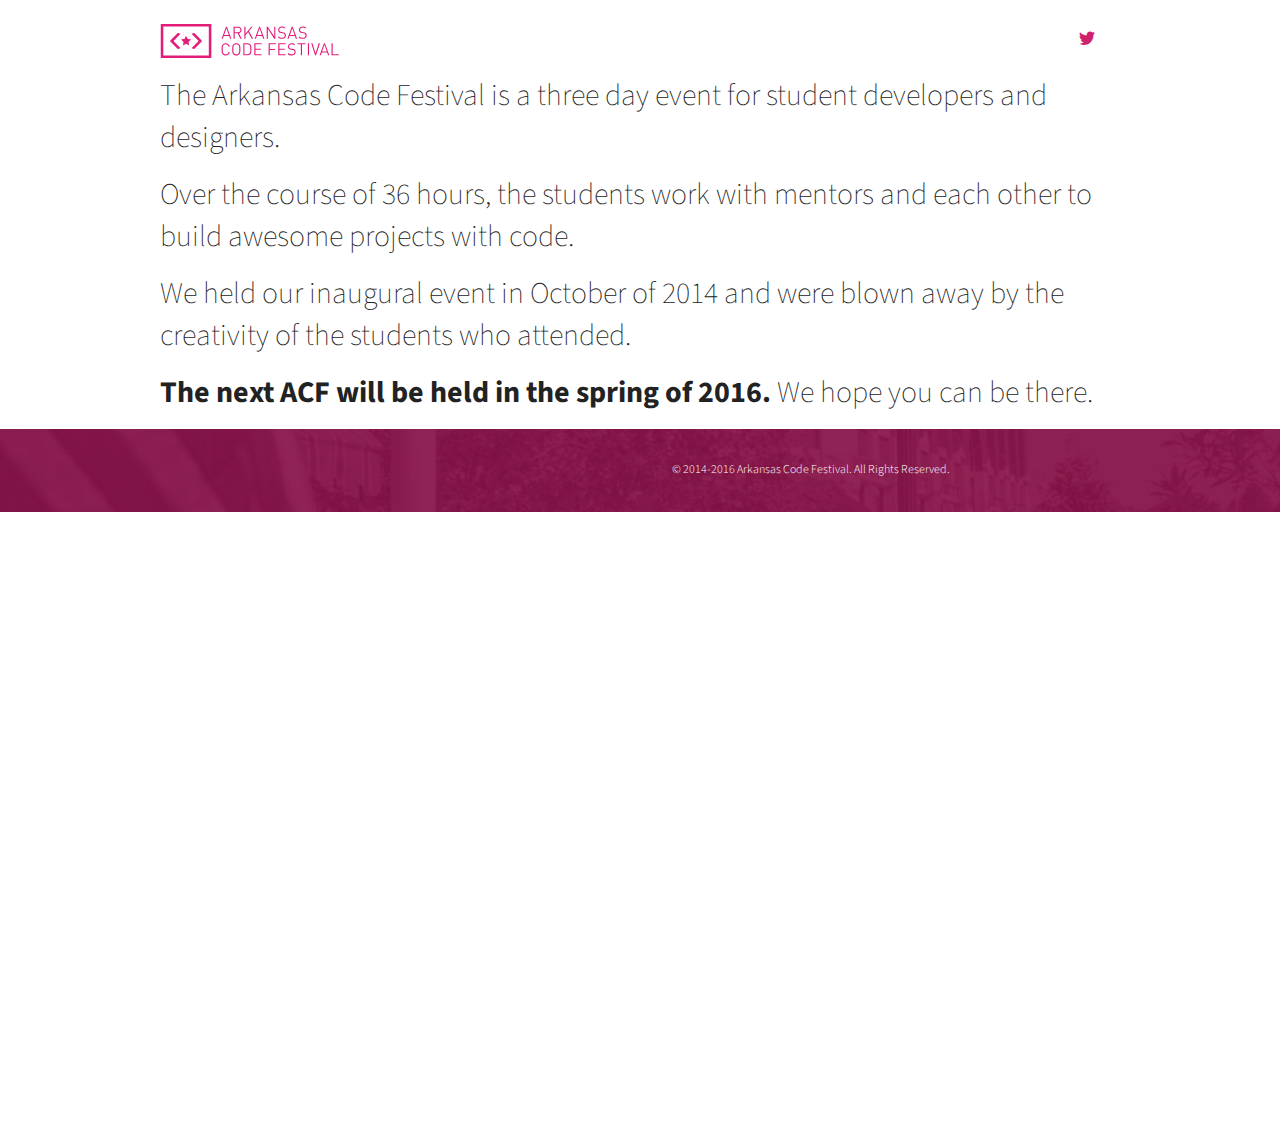
==== commit 80cfe35b: "bold the future date, change copyright year" ====
--- a/index.html
+++ b/index.html
@@ -68,7 +68,7 @@
 
                     <h2>We held our inaugural event in October of 2014 and were blown away by the creativity of the students who attended.</h2>
 
-                    <h2>The next ACF will be held in the spring of 2016. We hope you can be there.</h2>
+                    <h2><strong>The next ACF will be held in the spring of 2016.</strong> We hope you can be there.</h2>
                 </div>
 
             </section>
@@ -80,7 +80,7 @@
                 <div class="container">
 
                     <p class="colophon">
-                        &copy; 2014 Arkansas Code Festival. All Rights Reserved.
+                        &copy; 2014-2016 Arkansas Code Festival. All Rights Reserved.
                     </p>
 
                 </div>
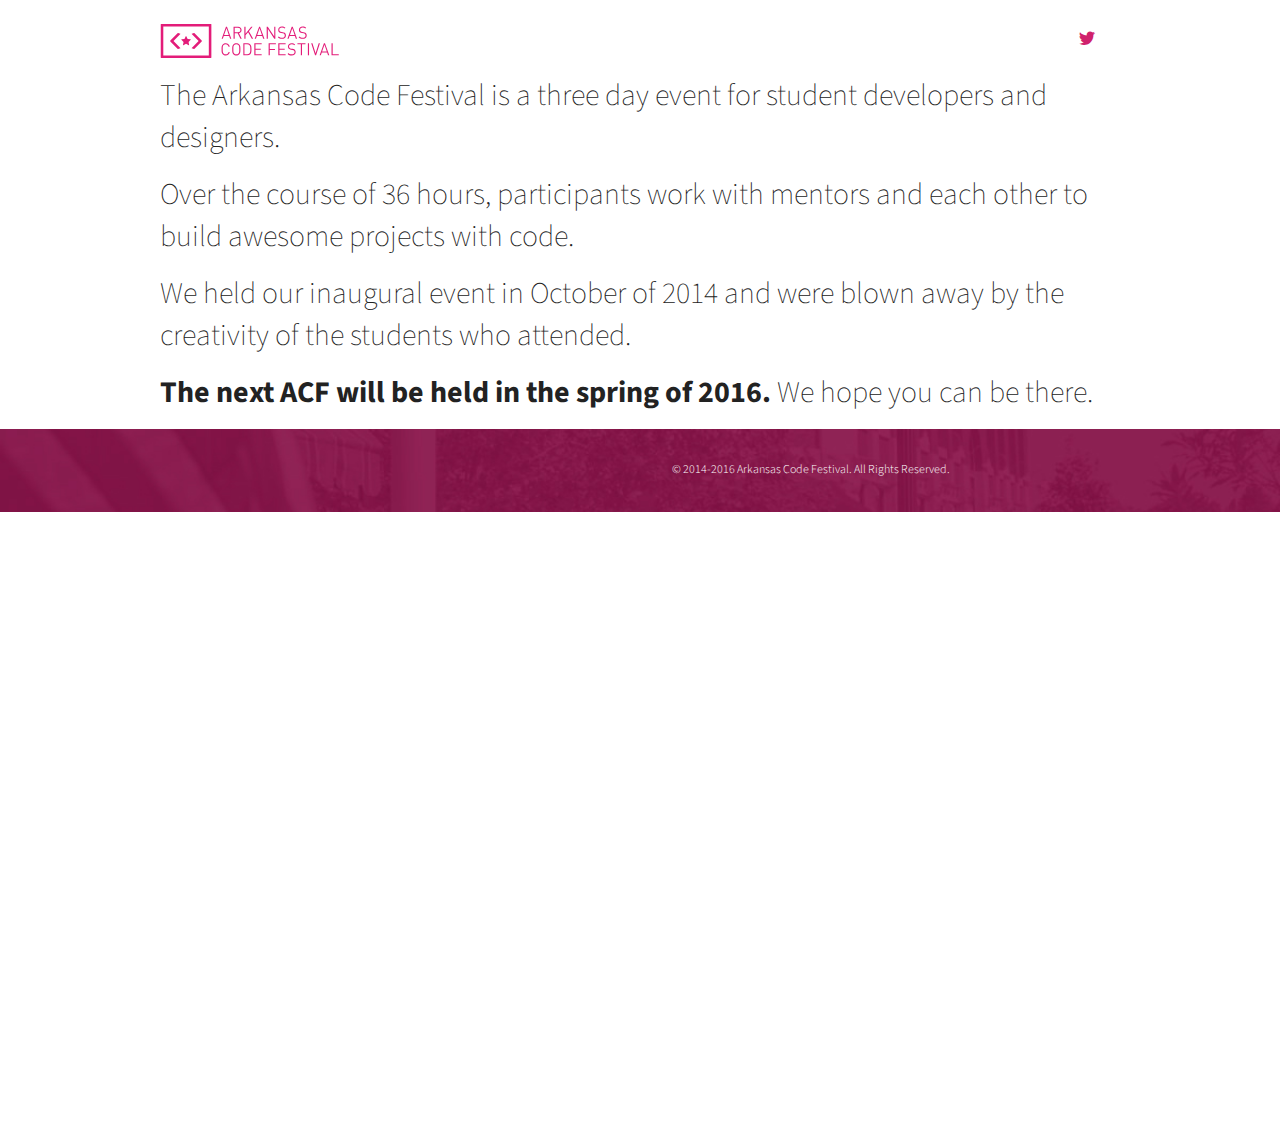
==== commit d06302c4: "change students to participants" ====
--- a/index.html
+++ b/index.html
@@ -64,7 +64,7 @@
                 <div class="container">
                     <h2>The Arkansas Code Festival is a three day event for student developers and designers.</h2>
 
-                    <h2>Over the course of 36 hours, the students work with mentors and each other to build awesome projects with code.</h2>
+                    <h2>Over the course of 36 hours, participants work with mentors and each other to build awesome projects with code.</h2>
 
                     <h2>We held our inaugural event in October of 2014 and were blown away by the creativity of the students who attended.</h2>
 
